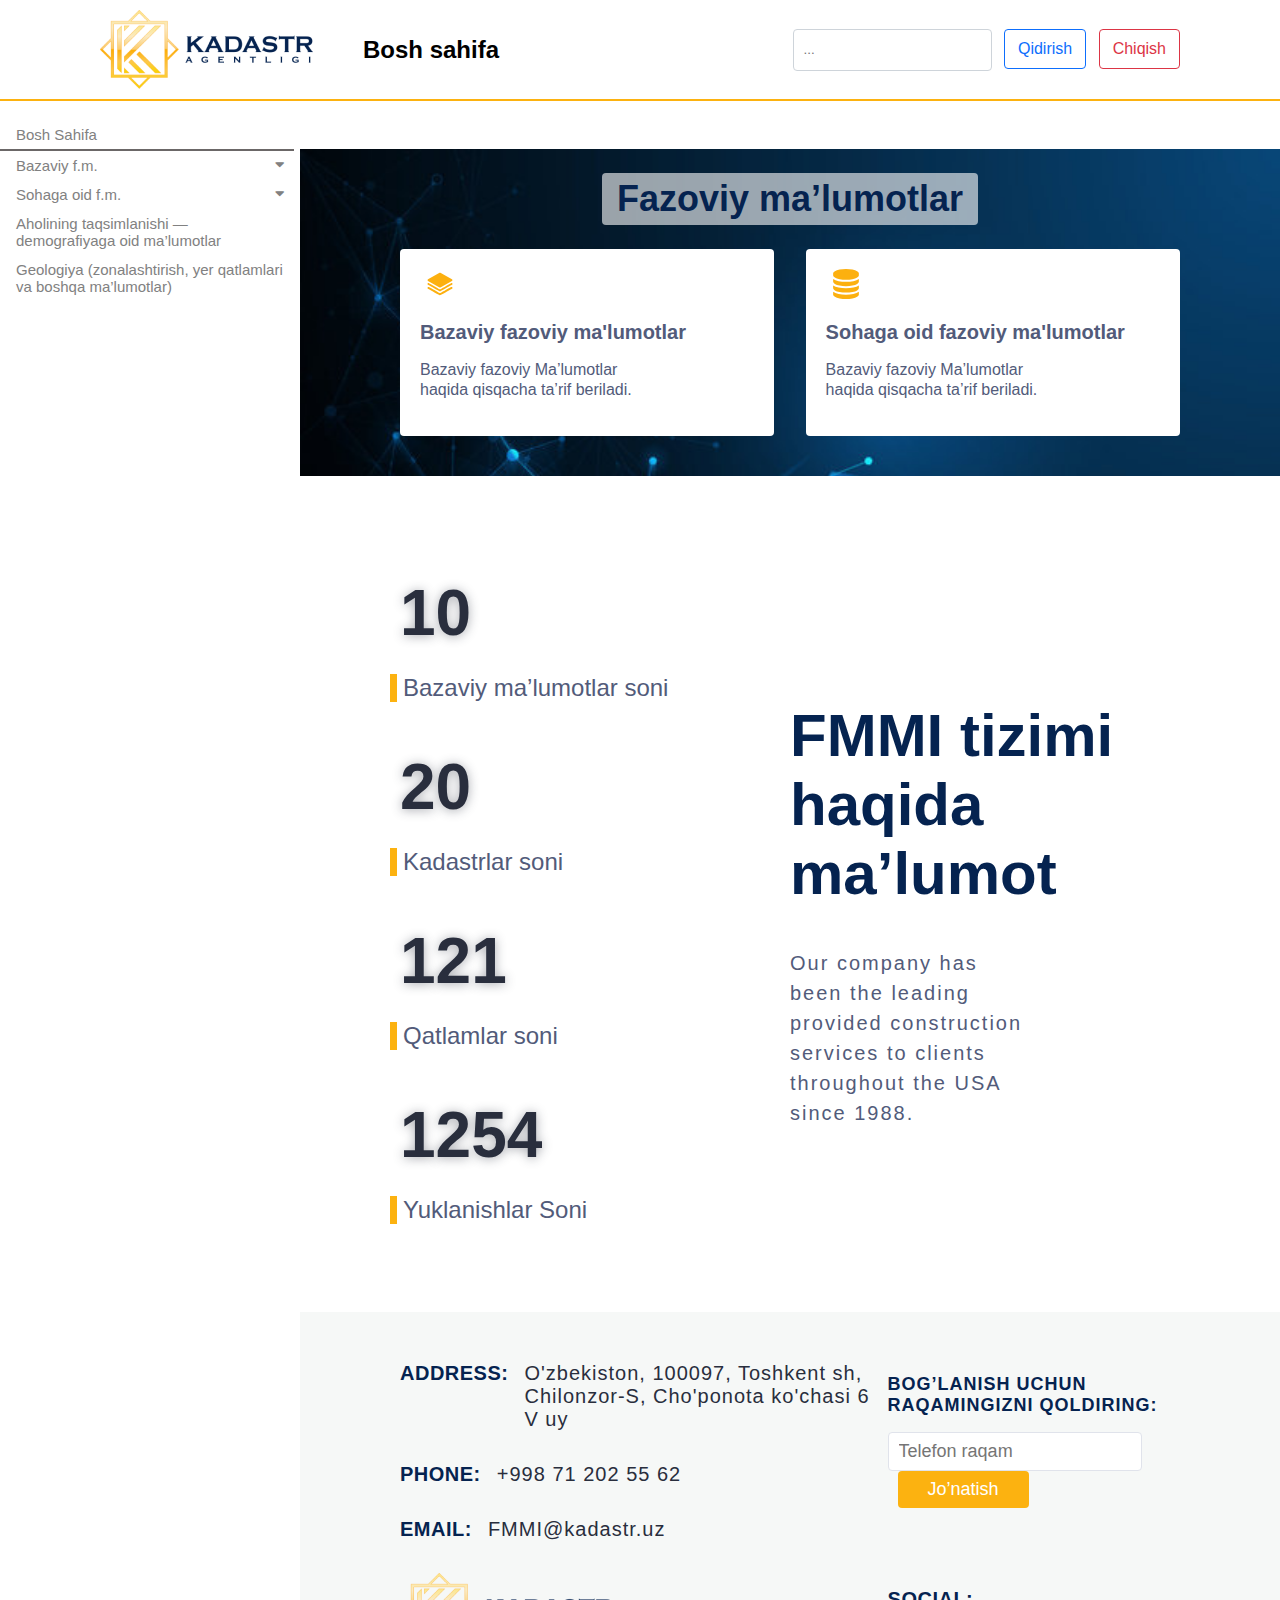
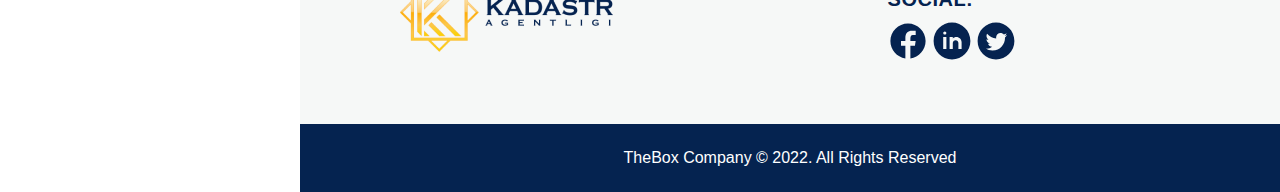
==== index.html @ 8070dcde "changing sidebar" ====
<!DOCTYPE html>
<html lang="en">
  <head>
    <meta charset="UTF-8" />
    <meta name="viewport" content="width=device-width, initial-scale=1.0" />
    <title>Kadastr Agent</title>
    <link rel="stylesheet" href="style.css" />
    <link
      rel="stylesheet"
      href="https://cdnjs.cloudflare.com/ajax/libs/font-awesome/5.15.1/css/all.min.css"
    />
    <script
      src="https://cdnjs.cloudflare.com/ajax/libs/jquery/3.5.1/jquery.min.js"
      charset="utf-8"
    ></script>
  </head>
  <body>
    <div class="sidenav" id="dynamic">
      <a href="#"  style="border-bottom: 2px solid #332d2db9;">Bosh Sahifa</a>
      <button class="dropdown-btn">
        Bazaviy f.m.
        <i class="fa fa-caret-down"></i>
      </button>
      <div class="dropdown-container">
        <button class="dropdown-btn">
          Geodeziya, nivelir va gravimetriya tarmoqlari punktlari
          <i class="fa fa-caret-down"></i>
        </button>
        <div class="dropdown-container">
          <a href="./other_pages/basic_spatial_data.html">Ma'lumotlar</a>
          <a href="./other_pages/stateBorder.html">Mintaqa chegaralari</a>
          <a href="./other_pages/lowGas.html">Past bosimli gaz quvurlari
          </a>
          <a href="./other_pages/versionBelongLayer.html"
          >Arxiv
        </a>
        </div>
        <button class="dropdown-btn">
          O’zbekiston Respublikasi Davlat chegarasi, ma’muriy-hududiy
          birliklarning chegaralari
          <i class="fa fa-caret-down"></i>
        </button>
        <div class="dropdown-container">
          <a href="#">Mintaqa chegaralari</a>
          <a href="#">Tuman chegaralari</a>
          <a href="#">Others</a>
        </div>
        <button class="dropdown-btn">
          Gidrografik obyektlar va gidrotexnika inshootlari
          <i class="fa fa-caret-down"></i>
        </button>
        <div class="dropdown-container">
          <a href="#">Mintaqa chegaralari</a>
          <a href="#">Tuman chegaralari</a>
          <a href="#">Others</a>
        </div>
      </div>

      <button class="dropdown-btn">
        Sohaga oid f.m.
        <i class="fa fa-caret-down"></i>
      </button>
      <div class="dropdown-container">
        <button class="dropdown-btn">
          Davlat kadastrlari yagona tizimi
          <i class="fa fa-caret-down"></i>
        </button>
        <div class="dropdown-container">
          <button class="dropdown-btn">
            Energetika obyektlari davlat kadastri
            <i class="fa fa-caret-down"></i>
          </button>
          <div class="dropdown-container">
            <button class="dropdown-btn">
              Transport quvurlari davlat kadastri
              <i class="fa fa-caret-down"></i>
            </button>
            <div class="dropdown-container">
              <a href="#">Past bosimli gaz quvurlari</a>
              <a href="#">O’rta bosimli gaz quvurlari</a>
              <a href="#">Gaz taqsimlash punktlari</a>
            </div>
          </div>
        </div>
        <button class="dropdown-btn">
          O’zbekiston Respublikasi Davlat chegarasi, ma’muriy-hududiy
          birliklarning chegaralari
          <i class="fa fa-caret-down"></i>
        </button>
        <div class="dropdown-container">
          <a href="#">Mintaqa chegaralari</a>
          <a href="#">Tuman chegaralari</a>
          <a href="#">Others</a>
        </div>
        <button class="dropdown-btn">
          Gidrografik obyektlar va gidrotexnika inshootlari
          <i class="fa fa-caret-down"></i>
        </button>
        <div class="dropdown-container">
          <a href="#">Mintaqa chegaralari</a>
          <a href="#">Tuman chegaralari</a>
          <a href="#">Others</a>
        </div>
      </div>
      <a href="#">Aholining taqsimlanishi — demografiyaga oid ma’lumotlar</a>
      <a href="#"
        >Geologiya (zonalashtirish, yer qatlamlari va boshqa ma’lumotlar)</a
      >
    </div>
    <div class="header">
      <div class="logo">
        <img src="./assets/logo.png" alt="" />
        <h1>Bosh sahifa</h1>
      </div>
      <div class="btn_group">
        <input type="text" placeholder="..." />
        <button class="btn_group_1">Qidirish</button>
        <button>Chiqish</button>
      </div>
    </div>
    <div class="body">
      <div class="img_block">
        <h1>Fazoviy ma’lumotlar</h1>
        <div class="img_block_box_b">
          <a href="other_pages/basic_spatial_data.html" class="img_block_box">
            <svg
              clip-rule="evenodd"
              fill-rule="evenodd"
              stroke-linejoin="round"
              stroke-miterlimit="2"
              viewBox="0 0 24 24"
              xmlns="http://www.w3.org/2000/svg"
            >
              <path
                d="m2.394 15.759s7.554 4.246 9.09 5.109c.165.093.333.132.492.132.178 0 .344-.049.484-.127 1.546-.863 9.155-5.113 9.155-5.113.246-.138.385-.393.385-.656 0-.566-.614-.934-1.116-.654 0 0-7.052 3.958-8.539 4.77-.211.115-.444.161-.722.006-1.649-.928-8.494-4.775-8.494-4.775-.502-.282-1.117.085-1.117.653 0 .262.137.517.382.655zm0-3.113s7.554 4.246 9.09 5.109c.165.093.333.132.492.132.178 0 .344-.049.484-.127 1.546-.863 9.155-5.113 9.155-5.113.246-.138.385-.393.385-.656 0-.566-.614-.934-1.116-.654 0 0-7.052 3.958-8.539 4.77-.211.115-.444.161-.722.006-1.649-.928-8.494-4.775-8.494-4.775-.502-.282-1.117.085-1.117.653 0 .262.137.517.382.655zm10.271-9.455c-.246-.128-.471-.191-.692-.191-.223 0-.443.065-.675.191l-8.884 5.005c-.276.183-.414.444-.414.698 0 .256.139.505.414.664l8.884 5.006c.221.133.447.203.678.203.223 0 .452-.065.689-.203l8.884-5.006c.295-.166.451-.421.451-.68 0-.25-.145-.503-.451-.682z"
                fill-rule="nonzero"
              />
            </svg>
            <h2>Bazaviy fazoviy ma'lumotlar</h2>
            <p>Bazaviy fazoviy Ma’lumotlar haqida qisqacha ta’rif beriladi.</p>
          </a>
          <a
            href="other_pages/spatial_information_about_field.html"
            class="img_block_box"
          >
            <?xml version="1.0" ?><svg
              height="1792"
              viewBox="0 0 1792 1792"
              width="1792"
              xmlns="http://www.w3.org/2000/svg"
            >
              <path
                d="M896 768q237 0 443-43t325-127v170q0 69-103 128t-280 93.5-385 34.5-385-34.5-280-93.5-103-128v-170q119 84 325 127t443 43zm0 768q237 0 443-43t325-127v170q0 69-103 128t-280 93.5-385 34.5-385-34.5-280-93.5-103-128v-170q119 84 325 127t443 43zm0-384q237 0 443-43t325-127v170q0 69-103 128t-280 93.5-385 34.5-385-34.5-280-93.5-103-128v-170q119 84 325 127t443 43zm0-1152q208 0 385 34.5t280 93.5 103 128v128q0 69-103 128t-280 93.5-385 34.5-385-34.5-280-93.5-103-128v-128q0-69 103-128t280-93.5 385-34.5z"
              />
            </svg>
            <h2>Sohaga oid fazoviy ma'lumotlar</h2>
            <p>Bazaviy fazoviy Ma’lumotlar haqida qisqacha ta’rif beriladi.</p>
          </a>
        </div>
      </div>

      <div class="main">
        <div class="main_block1">
          <div>
            <h1>10</h1>
            <p>Bazaviy ma’lumotlar soni</p>
          </div>
          <div>
            <h1>20</h1>
            <p>Kadastrlar soni</p>
          </div>
          <div>
            <h1>121</h1>
            <p>Qatlamlar soni</p>
          </div>
          <div>
            <h1>1254</h1>
            <p>Yuklanishlar Soni</p>
          </div>
        </div>
        <div class="main_block2">
          <h1>FMMI tizimi haqida ma’lumot</h1>
          <p>
            Our company has been the leading provided construction services to
            clients throughout the USA since 1988.
          </p>
        </div>
      </div>

      <div class="main_footer">
        <div class="main_footer_block1">
          <div>
            <h1>Address:</h1>
            <p>
              O'zbekiston, 100097, Toshkent sh, <br />
              Chilonzor-S, Cho'ponota ko'chasi 6 V uy
            </p>
          </div>
          <div>
            <h1>Phone:</h1>
            <p>+998 71 202 55 62</p>
          </div>
          <div>
            <h1>Email:</h1>
            <p>FMMI@kadastr.uz</p>
          </div>
          <div>
            <img src="./assets/logo.png" alt="" />
          </div>
        </div>
        <div class="main_footer_block2">
          <div>
            <h1>Bog’lanish uchun Raqamingizni qoldiring:</h1>
            <div>
              <input type="tel" placeholder="Telefon raqam" />
              <button>Jo’natish</button>
            </div>
          </div>

          <div>
            <h2>Social:</h2>
            <div>
              <svg
                xmlns="http://www.w3.org/2000/svg"
                x="0px"
                y="0px"
                width="100"
                height="100"
                viewBox="0 0 50 50"
              >
                <path
                  d="M25,3C12.85,3,3,12.85,3,25c0,11.03,8.125,20.137,18.712,21.728V30.831h-5.443v-5.783h5.443v-3.848 c0-6.371,3.104-9.168,8.399-9.168c2.536,0,3.877,0.188,4.512,0.274v5.048h-3.612c-2.248,0-3.033,2.131-3.033,4.533v3.161h6.588 l-0.894,5.783h-5.694v15.944C38.716,45.318,47,36.137,47,25C47,12.85,37.15,3,25,3z"
                ></path>
              </svg>
              <svg
                xmlns="http://www.w3.org/2000/svg"
                x="0px"
                y="0px"
                width="100"
                height="100"
                viewBox="0 0 50 50"
              >
                <path
                  d="M25,2C12.318,2,2,12.317,2,25s10.318,23,23,23s23-10.317,23-23S37.682,2,25,2z M18,35h-4V20h4V35z M16,17 c-1.105,0-2-0.895-2-2c0-1.105,0.895-2,2-2s2,0.895,2,2C18,16.105,17.105,17,16,17z M37,35h-4v-5v-2.5c0-1.925-1.575-3.5-3.5-3.5 S26,25.575,26,27.5V35h-4V20h4v1.816C27.168,20.694,28.752,20,30.5,20c3.59,0,6.5,2.91,6.5,6.5V35z"
                ></path>
              </svg>
              <svg
                xmlns="http://www.w3.org/2000/svg"
                x="0px"
                y="0px"
                width="100"
                height="100"
                viewBox="0 0 50 50"
              >
                <path
                  d="M25,2C12.317,2,2,12.317,2,25s10.317,23,23,23s23-10.317,23-23S37.683,2,25,2z M36.237,20.524 c0.01,0.236,0.016,0.476,0.016,0.717C36.253,28.559,30.68,37,20.491,37c-3.128,0-6.041-0.917-8.491-2.489 c0.433,0.052,0.872,0.077,1.321,0.077c2.596,0,4.985-0.884,6.879-2.37c-2.424-0.044-4.468-1.649-5.175-3.847 c0.339,0.065,0.686,0.1,1.044,0.1c0.505,0,0.995-0.067,1.458-0.195c-2.532-0.511-4.441-2.747-4.441-5.432c0-0.024,0-0.047,0-0.07 c0.747,0.415,1.6,0.665,2.509,0.694c-1.488-0.995-2.464-2.689-2.464-4.611c0-1.015,0.272-1.966,0.749-2.786 c2.733,3.351,6.815,5.556,11.418,5.788c-0.095-0.406-0.145-0.828-0.145-1.262c0-3.059,2.48-5.539,5.54-5.539 c1.593,0,3.032,0.672,4.042,1.749c1.261-0.248,2.448-0.709,3.518-1.343c-0.413,1.292-1.292,2.378-2.437,3.064 c1.122-0.136,2.188-0.432,3.183-0.873C38.257,18.766,37.318,19.743,36.237,20.524z"
                ></path>
              </svg>
            </div>
          </div>
        </div>
      </div>
      <div class="my_footer">
        <h1>TheBox Company © 2022. All Rights Reserved</h1>
      </div>
    </div>

    <script src="script.js"></script>
  </body>
</html>
---- style.css ----
::-webkit-scrollbar {
  height: 10px;
  width: 8px;
  background-color: #fff;
}

::-webkit-scrollbar-thumb {
  background: linear-gradient(to bottom, #e1e6e7, #052350);
  border-radius: 5px;
}

body {
  margin: 0;
  font-family: sans-serif;
}

.header {
  padding: 10px 100px;
  border-bottom: 2px solid #fcb210;
  display: flex;
  justify-content: space-between;
  align-items: center;
}

.logo {
  display: flex;
  align-items: center;
}

.logo h1 {
  font-weight: 600;
  font-family: sans-serif;
  font-size: 24px;
  margin-left: 50px;
}

.btn_group input {
  border: 1px solid #ced4da;
  border-radius: 4px;
  outline: none;
  padding: 0 10px;
  height: 40px;
}

.btn_group button {
  height: 40px;
  border-radius: 4px;
  padding: 0 13px;
  margin-left: 8px;
  font-family: sans-serif;
  font-size: 16px;
  font-weight: 400;
  background-color: transparent;
  outline: none;
  cursor: pointer;
}

.btn_group_1 {
  border: 1px solid #0d6efd;

  color: #0d6efd;
}
.btn_group button:last-child {
  border: 1px solid #dc3545;
  color: #dc3545;
}

.img_block {
  background-image: url(./assets/home_bg.jpg);
  background-repeat: no-repeat;
  background-size: cover;
  color: white;
  font-family: sans-serif;
  display: flex;
  flex-direction: column;
  justify-content: center;
  align-items: center;
  padding-bottom: 40px;
  margin-top: 3rem;
}

.img_block_box_b {
  display: flex;
  justify-content: space-between;
  width: calc(100% - 200px);
  margin: 0 auto;
}

.img_block_box {
  width: 48%;
  background-color: white;
  border-radius: 4px;
  color: #525b7a;
  padding: 20px;
  box-sizing: border-box;
  text-decoration: none;
}

.img_block h1 {
  background-color: rgba(255, 255, 255, 0.6);
  color: #052350;
  padding: 5px 15px;
  border-radius: 4px;
  font-weight: 700;
  font-size: 36px;
}

.img_block h2 {
  font-size: 20px;
  font-weight: 700;
  margin: 0;
}

.img_block svg {
  width: 40px;
  height: 30px;
  fill: #fcb00f;
  margin-bottom: 18px;
}

.img_block p {
  font-weight: 400;
  font-size: 16px;
  width: 70%;
  line-height: 20px;
}

.main {
  display: flex;
  justify-content: space-between;
  padding: 100px 100px 40px;
  align-items: center;
}

.main_block1 {
  width: 50%;
}

.main_block1 div {
  margin-bottom: 3rem;
}

.main_block1 h1 {
  color: #292e3d;
  font-size: 64px;
  font-weight: 600;
  text-shadow: #292e3d69 0px 1px 11px;
  margin: 0;
}
.main_block1 p {
  color: #525b7a;
  border-left: 7px solid #fcb210;
  padding-left: 6px;
  margin-left: -10px;
  font-size: 24px;
  font-weight: 400;
}

.main_block2 {
  width: 50%;
}

.main_block2 h1 {
  width: 90%;
  color: rgba(5, 35, 80, 1);
  font-size: 60px;
  font-weight: 700;
  font-family: sans-serif;
  margin-top: 0;
}

.main_block2 p {
  font-weight: 400;
  font-size: 20px;
  line-height: 30px;
  width: 60%;
  color: #525b7a;
  letter-spacing: 2px;
}

.main_footer {
  padding: 50px 100px 40px;
  background-color: #f6f8f7;
  display: flex;
  justify-content: space-between;
}
.main_footer_block1 div {
  display: flex;
  align-items: flex-start;
  margin-bottom: 2rem;
}

.main_footer_block1 div h1 {
  color: #052350;
  margin: 0;
  font-size: 20px;
  font-weight: 600;
  letter-spacing: 0.5px;
  text-transform: uppercase;
}

.main_footer_block1 div p {
  font-size: 20px;
  font-weight: 400;
  margin: 0;
  margin-left: 1rem;
  color: #292e3d;
  letter-spacing: 1px;
}

.main_footer_block2 {
  display: flex;
  flex-direction: column;
  /* justify-content: space-between; */
  width: 40%;
}
.main_footer_block2 h1 {
  color: #052350;
  font-size: 18px;
  font-weight: 600;
  letter-spacing: 1px;
  margin-bottom: 1rem;
  text-transform: uppercase;
}

.main_footer_block2 input {
  border: 1px solid #e0e3eb;
  border-radius: 4px;
  font-size: 18px;
  padding: 8px 10px;
  outline: none;
}

.main_footer_block2 button {
  outline: none;
  border: none;
  background-color: #fcb210;
  color: #fff;
  border-radius: 4px;
  font-size: 18px;
  padding: 8px 30px;
  cursor: pointer;
  margin-left: 10px;
}

.main_footer_block2 h2 {
  color: #052350;
  letter-spacing: 0.5px;
  font-size: 20px;
  margin: 0;
  margin-top: 80px;
  text-transform: uppercase;
}

.main_footer_block2 svg {
  fill: #052350;
  width: 40px;
  height: 40px;
  cursor: pointer;
  margin-top: 10px;
}

.my_footer {
  background-color: #052350;
  padding: 25px 100px;
  text-align: center;

}

.my_footer h1 {
  margin: 0;
  color: white;
  font-size: 16px;
  font-weight: 400;
}

.body {
  margin-left: 300px;
}

/* ------------------------ */

/* Fixed sidenav, full height */
.sidenav {
  height: 100%;
  width: 300px;
  position: fixed;
  z-index: 1;
  top: 0;
  left: 0;
  background-color: #fff;
  overflow-x: hidden;
  padding-top: 20px;
}

/* Style the sidenav links and the dropdown button */
.sidenav a,
.dropdown-btn {
  padding: 6px 8px 6px 16px;
  text-decoration: none;
  font-size: 15px;
  color: #818181;
  display: block;
  border: none;
  background: none;
  width: 100%;
  text-align: left;
  cursor: pointer;
  outline: none;
}

/* On mouse-over */
.sidenav a:hover,
.dropdown-btn:hover {
  color: #4f4f4f;
}

.newClass {
  margin-top: 0 !important;
}

/* Add an active class to the active dropdown button */
.active {
  background-color: #332d2d0d;
  color: #4f4f4f;
}

.dropdown-container .dropdown-btn {
  padding-left: 20px;
}

/* Dropdown container (hidden by default). Optional: add a lighter background color and some left padding to change the design of the dropdown content */
.dropdown-container {
  display: none;
  background-color: #fff;
  padding-left: 8px;
}

/* Optional: Style the caret down icon */
.fa-caret-down {
  float: right;
  padding-right: 8px;
}

/* Some media queries for responsiveness */
.sidenav {
  padding-top: 15px;
  margin-top: 105px;
}
.sidenav a {
  font-size: 15px;
  width: 90%;
}

/* ----------------basic_spatial_data---------------- */
.basic_spatial_data {
  padding-left: 100px;
  padding-right: 100px;
  padding-bottom: 3rem;
}
.lowGas_title,
.basic_spatial_data__title {
  color: #052350;
  font-size: 36px;
  font-weight: 700;
  text-align: center;
}
.basic_spatial_data_block {
  display: flex;
  flex-wrap: wrap;
  justify-content: space-between;
}

.basic_spatial_data_block__box {
  width: 23%;
  display: flex;
  flex-direction: column;
  text-decoration: none;
  margin-bottom: 1rem;
}

.basic_spatial_data_block__box div {
  border-bottom: 1px solid #d2d2d2;
  border-left: 1px solid #d2d2d2;
  border-right: 1px solid #d2d2d2;
  border-bottom-left-radius: 5px;
  border-bottom-right-radius: 5px;
  padding: 16px;
}

.basic_spatial_data_block__box h1 {
  margin: 0;
  font-size: 20px;
  font-weight: 400;
  color: #212529;
  line-height: 24px;
}

.basic_spatial_data_block__box p {
  color: #6c757d;
}

.basic_spatial_data_block__box h2,
.basic_spatial_data_block__box p {
  font-size: 16px;
  font-weight: 400;
  margin: 8px 0 0;
}

.basic_spatial_data_block__box h2 {
  line-height: 20px;
  margin-bottom: 1rem;
  color: #212529;
}

.basic_spatial_data_block__box button {
  background-color: #0d6efd;
  color: white;
  outline: none;
  border: none;
  border-radius: 5px;
  padding: 8px 15px;
  cursor: pointer;
}

.state_border {
  padding: 1rem 100px;
  background-color: #f6f8f7;
}

.state_border__title {
  text-align: center;
  color: #292e3d;
  font-size: 36px;
  font-weight: 700;
}

.state_border_block {
  display: flex;
  flex-wrap: wrap;
  justify-content: space-between;
}

.state_border_block__box {
  background-color: white;
  width: 30%;
  border-radius: 5px;
  display: flex;
  flex-direction: column;
  align-items: center;
  justify-content: center;
  padding: 48px 20px;
  box-sizing: border-box;
  margin-bottom: 2rem;
  text-decoration: none;
}

.state_border_block__box span {
  background-color: #2947a9;
  height: 2px;
  width: 60px;
  margin-bottom: 20px;
}

.state_border_block__box h1 {
  margin: 0;
  font-size: 20px;
  font-weight: 600;
  color: #052350;
}

.state_border_block__box p {
  color: #6c757d;
  font-size: 16px;
  font-weight: 400;
  margin-top: 20px;
}

.state_border_block__box_blue {
  background-color: #052350;
  color: white;
}
.state_border_block__box_blue p,
.state_border_block__box_blue h1 {
  color: white;
}

.state_border_block__box_blue span {
  background-color: #e0e3eb;
}

/* ------------unified system */
.unifiedSystem_block {
  margin-top: 50px;
  display: flex;
  flex-wrap: wrap;
  justify-content: space-between;
}
.unifiedSystem_block_box {
  width: 48%;
  margin-bottom: 2rem;
  text-align: center;
  border: 1px solid #d2d2d2;
  border-radius: 5px;
  box-sizing: border-box;
}
.unifiedSystem_block_box h3,
.unifiedSystem_block_box h2 {
  background-color: #f7f7f7;
  margin: 0;
  font-size: 16px;
  font-weight: 400;
  padding: 8px;
  line-height: 24px;
}

.unifiedSystem_block_box h2 {
  color: #212529;
  border-bottom: 1px solid #d2d2d2;
}

.unifiedSystem_block_box h3 {
  color: #6c757d;
  border-top: 1px solid #d2d2d2;
}

.unifiedSystem_block_box h1 {
  font-size: 20px;
  font-weight: 500;
  line-height: 24px;
}

/* --------------lowGas_header-------------- */
.lowGas {
  padding: 50px 100px;
}
.lowGas_header {
  display: flex;
  align-items: center;
}

.lowGas_header button {
  background-color: #0d6efd;
  border: none;
  outline: none;
  cursor: pointer;
  color: #fff;
  padding: 6px 12px;
  margin-left: 10px;
  border-radius: 5px;
  font-size: 16px;
  font-weight: 400;
  line-height: 24px;
}

#customers {
  font-family: Arial, Helvetica, sans-serif;
  border-collapse: collapse;
  width: 100%;
}

#customers td,
#customers th {
  padding: 8px;
}

#customers tr:nth-child(even) {
  background-color: #f2f2f2;
}

#customers tr:hover {
  background-color: #ddd;
}

#customers a {
  color: #0d6efd;
}
#customers th {
  padding-top: 12px;
  padding-bottom: 12px;
  text-align: left;
  background-color: #fff;
  color: #212529;
}

.lowGas_table_title {
  font-weight: 600;
  font-size: 18px;
  color: #292e3d;
  width: 100%;
  text-align: center;
  margin: 30px 0;
}

.lowGas_table_2#customers tr:nth-child(odd) {
  background-color: #f2f2f2;
}

.lowGas_table_2#customers tr:nth-child(even) {
  background-color: white;
}

.lowGas_table_2#customers tr:nth-child(odd) td:last-child {
  color: #1583f1;
  text-decoration: underline;
}

.lowGas_table_2#customers a {
  color: #1583f1;
}

@media screen and (max-width: 1000px) {
  .header {
    padding: 10px 30px;
  }
}

@media screen and (max-width: 850px) {
  .logo h1 {
    display: none;
  }
}

@media screen and (max-width: 660px) {
  .btn_group input,
  .btn_group_1 {
    display: none;
  }
  .logo img{
    width: 100px;
  }
}
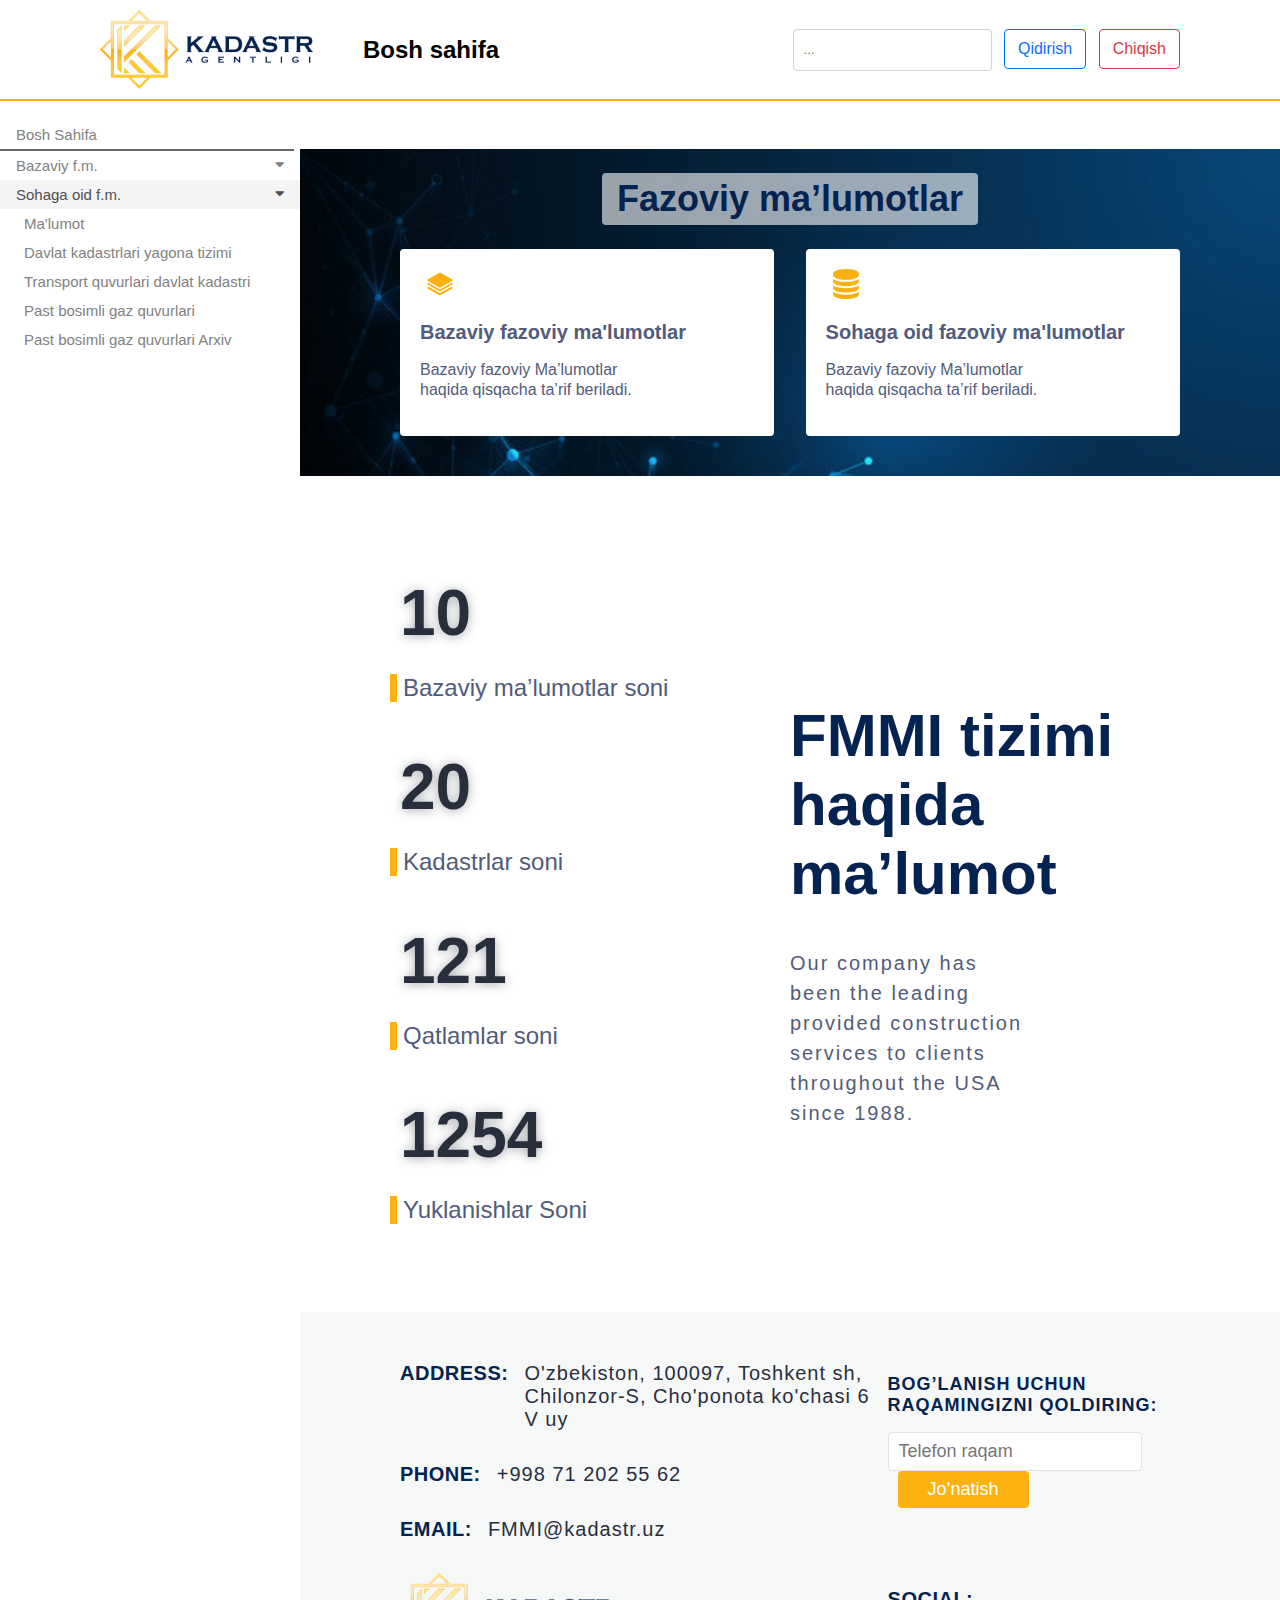
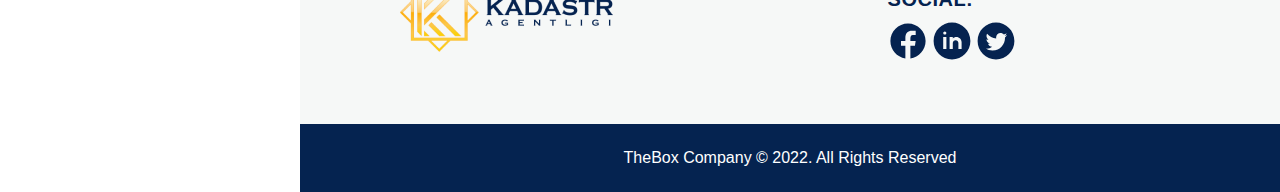
==== commit c98b78a3: "changing sidebar" ====
--- a/index.html
+++ b/index.html
@@ -16,96 +16,36 @@
   </head>
   <body>
     <div class="sidenav" id="dynamic">
-      <a href="#"  style="border-bottom: 2px solid #332d2db9;">Bosh Sahifa</a>
+      <a href="#"  style="border-bottom: 2px solid #332d2db9">Bosh Sahifa</a>
       <button class="dropdown-btn">
         Bazaviy f.m.
         <i class="fa fa-caret-down"></i>
       </button>
-      <div class="dropdown-container">
-        <button class="dropdown-btn">
-          Geodeziya, nivelir va gravimetriya tarmoqlari punktlari
-          <i class="fa fa-caret-down"></i>
-        </button>
+  
         <div class="dropdown-container">
-          <a href="./other_pages/basic_spatial_data.html">Ma'lumotlar</a>
+          <a href="./other_pages/basic_spatial_data.html" >Ma'lumotlar</a>
           <a href="./other_pages/stateBorder.html">Mintaqa chegaralari</a>
-          <a href="./other_pages/lowGas.html">Past bosimli gaz quvurlari
-          </a>
-          <a href="./other_pages/versionBelongLayer.html"
-          >Arxiv
-        </a>
-        </div>
-        <button class="dropdown-btn">
-          O’zbekiston Respublikasi Davlat chegarasi, ma’muriy-hududiy
-          birliklarning chegaralari
-          <i class="fa fa-caret-down"></i>
-        </button>
-        <div class="dropdown-container">
-          <a href="#">Mintaqa chegaralari</a>
-          <a href="#">Tuman chegaralari</a>
-          <a href="#">Others</a>
-        </div>
-        <button class="dropdown-btn">
-          Gidrografik obyektlar va gidrotexnika inshootlari
-          <i class="fa fa-caret-down"></i>
-        </button>
-        <div class="dropdown-container">
-          <a href="#">Mintaqa chegaralari</a>
-          <a href="#">Tuman chegaralari</a>
-          <a href="#">Others</a>
-        </div>
-      </div>
-
-      <button class="dropdown-btn">
+
+          <a href="./other_pages/lowGas.html">Past bosimli gaz quvurlari </a>
+          <a href="./other_pages/versionBelongLayer.html">Arxiv </a>
+        </div>
+     
+
+      <button class="dropdown-btn active">
         Sohaga oid f.m.
         <i class="fa fa-caret-down"></i>
       </button>
-      <div class="dropdown-container">
-        <button class="dropdown-btn">
-          Davlat kadastrlari yagona tizimi
-          <i class="fa fa-caret-down"></i>
-        </button>
-        <div class="dropdown-container">
-          <button class="dropdown-btn">
-            Energetika obyektlari davlat kadastri
-            <i class="fa fa-caret-down"></i>
-          </button>
-          <div class="dropdown-container">
-            <button class="dropdown-btn">
-              Transport quvurlari davlat kadastri
-              <i class="fa fa-caret-down"></i>
-            </button>
-            <div class="dropdown-container">
-              <a href="#">Past bosimli gaz quvurlari</a>
-              <a href="#">O’rta bosimli gaz quvurlari</a>
-              <a href="#">Gaz taqsimlash punktlari</a>
-            </div>
-          </div>
-        </div>
-        <button class="dropdown-btn">
-          O’zbekiston Respublikasi Davlat chegarasi, ma’muriy-hududiy
-          birliklarning chegaralari
-          <i class="fa fa-caret-down"></i>
-        </button>
-        <div class="dropdown-container">
-          <a href="#">Mintaqa chegaralari</a>
-          <a href="#">Tuman chegaralari</a>
-          <a href="#">Others</a>
-        </div>
-        <button class="dropdown-btn">
-          Gidrografik obyektlar va gidrotexnika inshootlari
-          <i class="fa fa-caret-down"></i>
-        </button>
-        <div class="dropdown-container">
-          <a href="#">Mintaqa chegaralari</a>
-          <a href="#">Tuman chegaralari</a>
-          <a href="#">Others</a>
-        </div>
-      </div>
-      <a href="#">Aholining taqsimlanishi — demografiyaga oid ma’lumotlar</a>
-      <a href="#"
-        >Geologiya (zonalashtirish, yer qatlamlari va boshqa ma’lumotlar)</a
-      >
+ 
+      <div class="dropdown-container" style="display: block;">
+        <a href="./other_pages/spatial_information_about_field.html" >Ma'lumot</a>
+        <a href="./other_pages/unifiedSystem.html">Davlat kadastrlari yagona tizimi
+        </a>
+        <a href="./other_pages/cadastre_of_transport.html"> Transport quvurlari davlat kadastri</a>
+        <a href="./other_pages/lowGas_field.html" > Past bosimli gaz quvurlari
+        <a href="./other_pages/versionBelongLayer2.html"  > Past bosimli gaz quvurlari Arxiv
+        </a>
+      </div>
+  
     </div>
     <div class="header">
       <div class="logo">
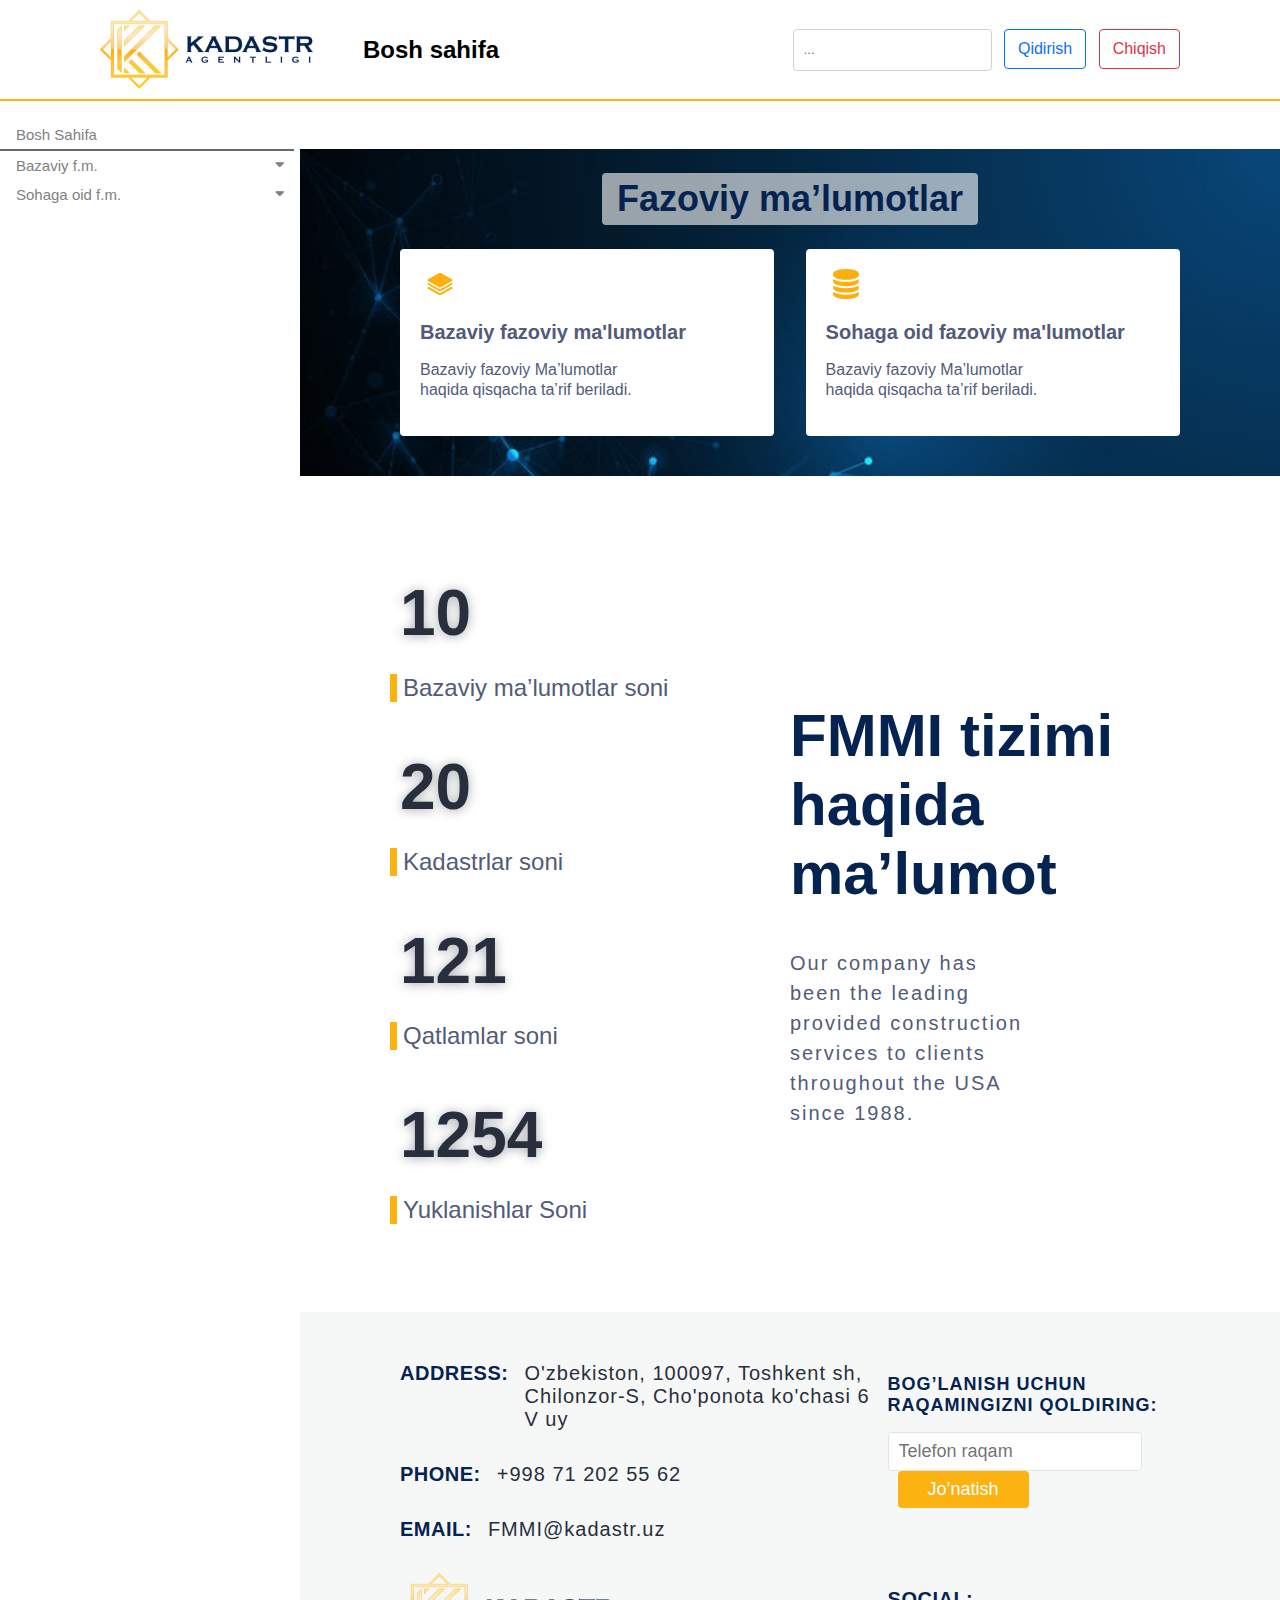
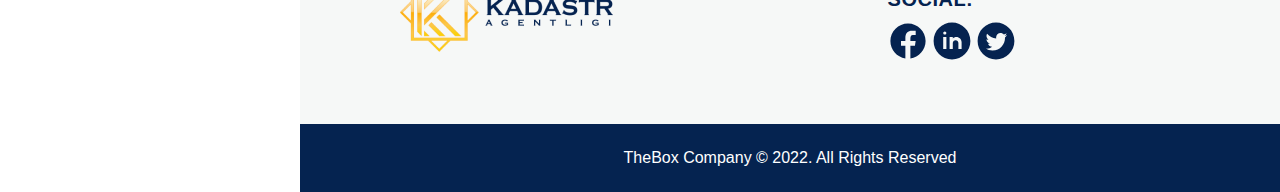
==== commit 1d9e0a66: "changing sidebar" ====
--- a/index.html
+++ b/index.html
@@ -31,12 +31,12 @@
         </div>
      
 
-      <button class="dropdown-btn active">
+      <button class="dropdown-btn">
         Sohaga oid f.m.
         <i class="fa fa-caret-down"></i>
       </button>
  
-      <div class="dropdown-container" style="display: block;">
+      <div class="dropdown-container">
         <a href="./other_pages/spatial_information_about_field.html" >Ma'lumot</a>
         <a href="./other_pages/unifiedSystem.html">Davlat kadastrlari yagona tizimi
         </a>
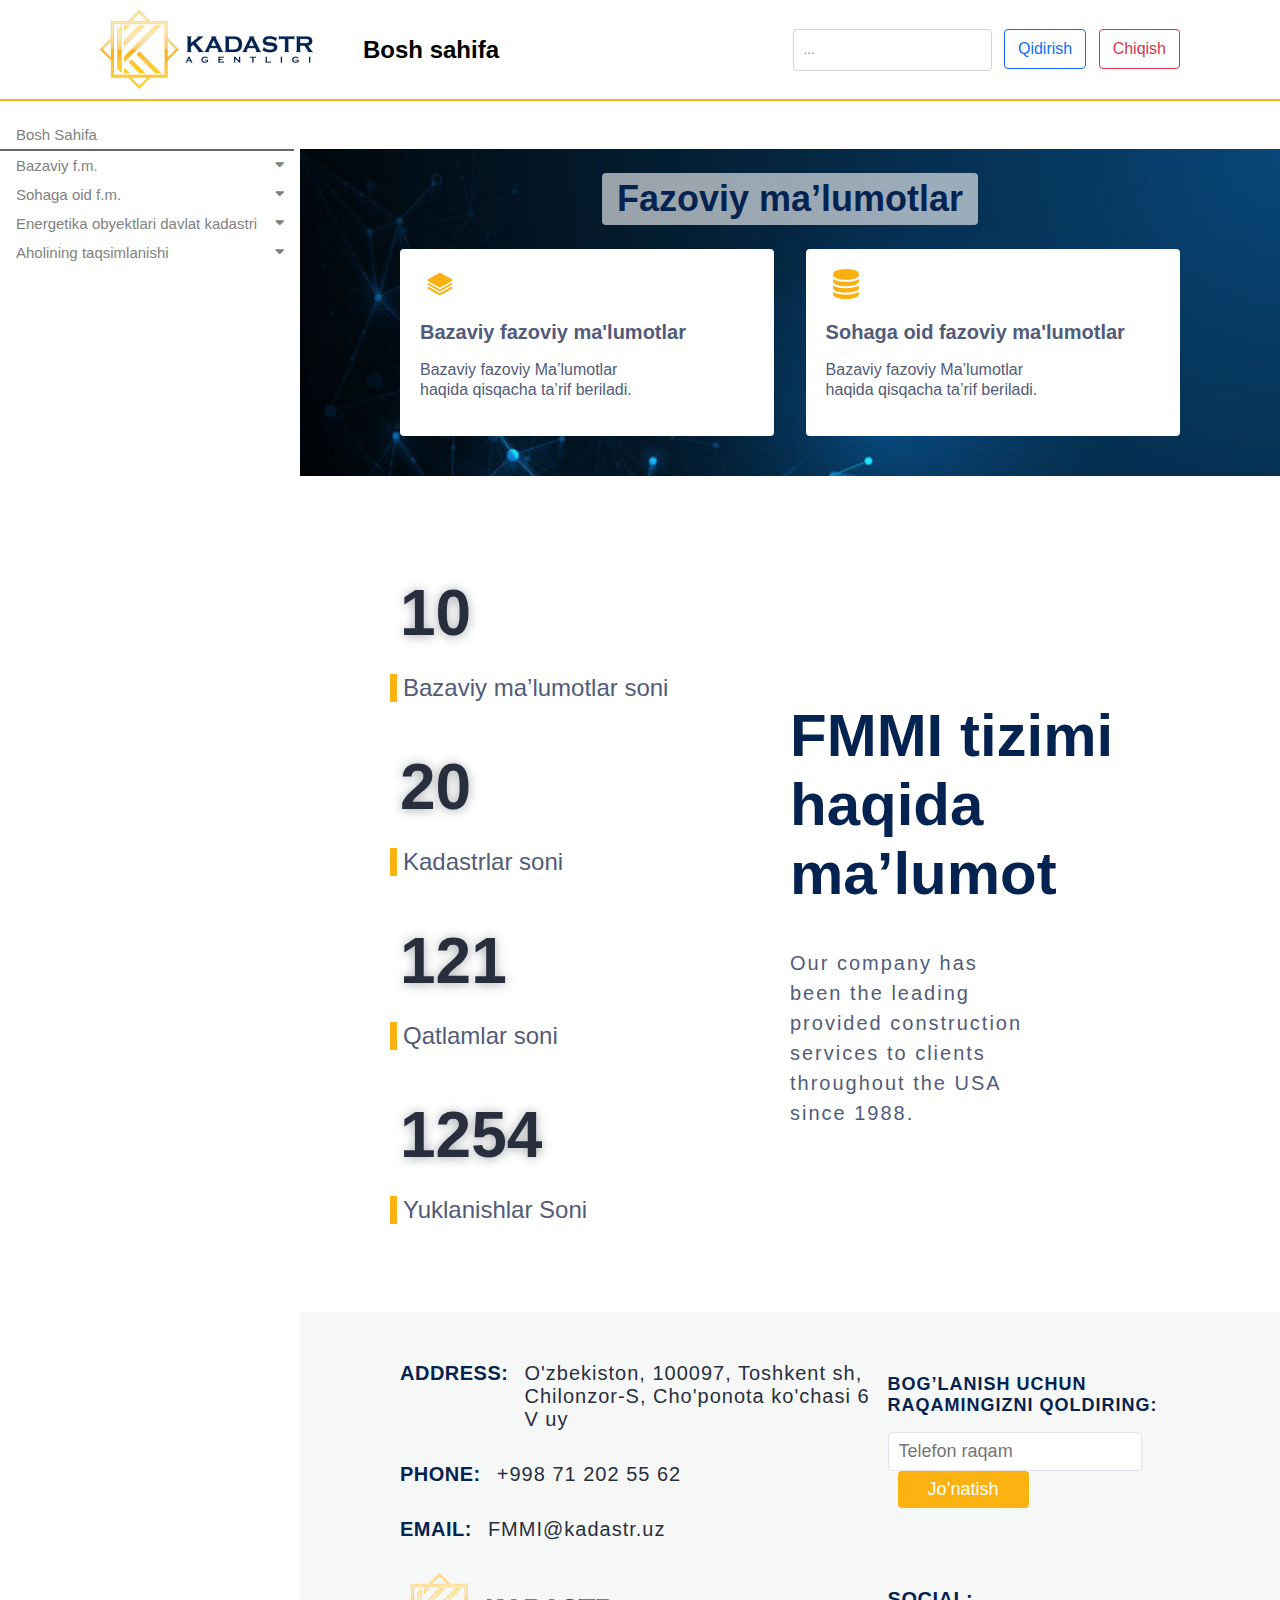
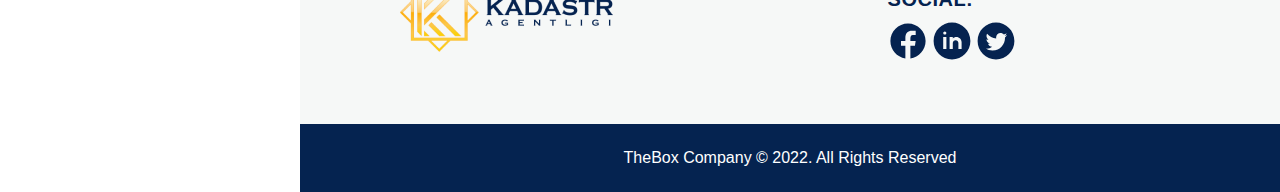
==== commit 38d8f667: "adding some links to sidebar" ====
--- a/index.html
+++ b/index.html
@@ -43,6 +43,36 @@
         <a href="./other_pages/cadastre_of_transport.html"> Transport quvurlari davlat kadastri</a>
         <a href="./other_pages/lowGas_field.html" > Past bosimli gaz quvurlari
         <a href="./other_pages/versionBelongLayer2.html"  > Past bosimli gaz quvurlari Arxiv
+        </a>
+      </div>
+
+
+      <button class="dropdown-btn">
+        Energetika obyektlari davlat kadastri
+        <i class="fa fa-caret-down"></i>
+      </button>
+  
+        <div class="dropdown-container">
+          <a href="#" >Ma'lumotlar</a>
+          <a href="#">Mintaqa chegaralari</a>
+
+          <a href="#">Past bosimli gaz quvurlari </a>
+          <a href="#">Arxiv </a>
+        </div>
+     
+
+      <button class="dropdown-btn">
+        Aholining taqsimlanishi
+        <i class="fa fa-caret-down"></i>
+      </button>
+ 
+      <div class="dropdown-container">
+        <a href="#" >Ma'lumot</a>
+        <a href="#">Davlat kadastrlari yagona tizimi
+        </a>
+        <a href="#"> Transport quvurlari davlat kadastri</a>
+        <a href="#" > Past bosimli gaz quvurlari
+        <a href="#"  > Past bosimli gaz quvurlari Arxiv
         </a>
       </div>
   
--- a/style.css
+++ b/style.css
@@ -530,6 +530,12 @@
   line-height: 24px;
 }
 
+.active .fa.fa-caret-down{
+  transform: rotate(180deg);
+  padding-right:0 ;
+  padding-left: 8px;
+}
+
 /* --------------lowGas_header-------------- */
 .lowGas {
   padding: 50px 100px;
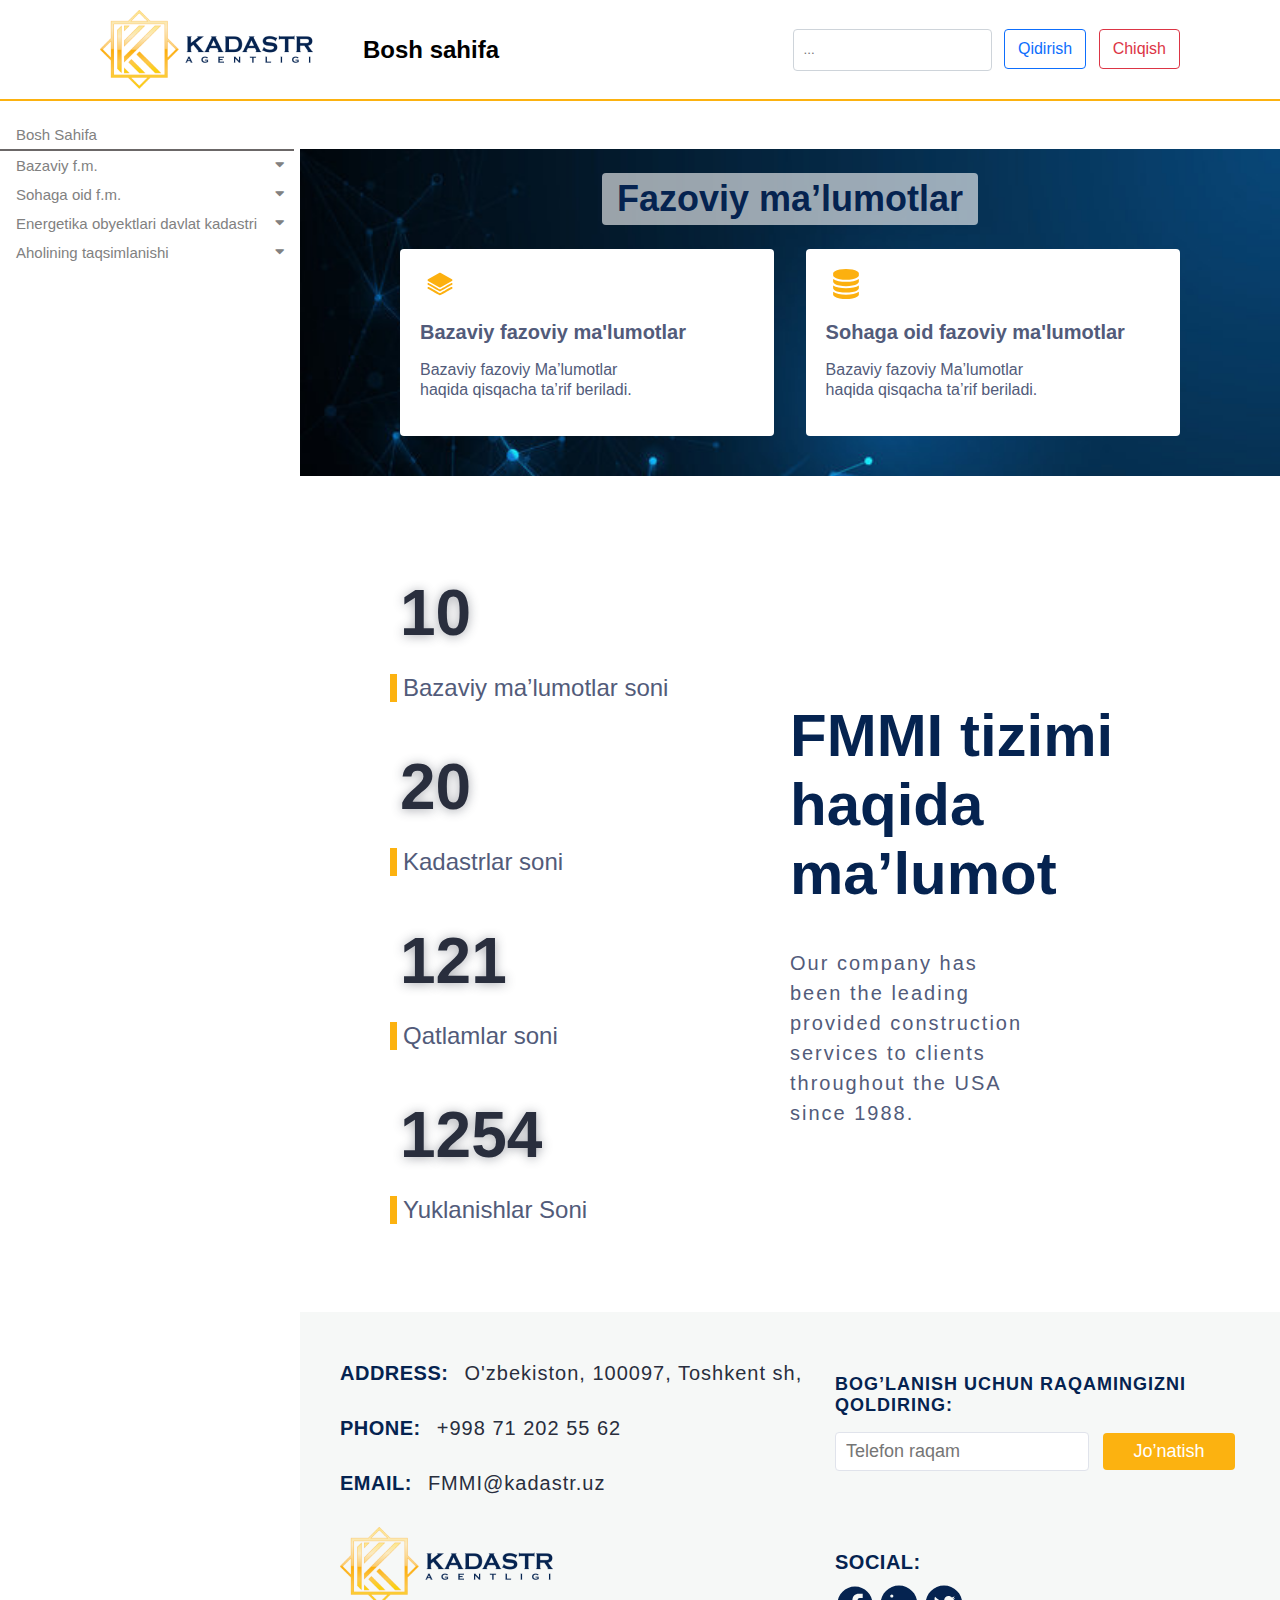
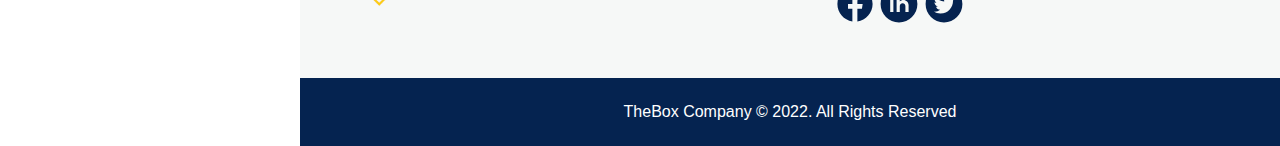
==== commit d9c80272: "responsive" ====
--- a/index.html
+++ b/index.html
@@ -5,6 +5,7 @@
     <meta name="viewport" content="width=device-width, initial-scale=1.0" />
     <title>Kadastr Agent</title>
     <link rel="stylesheet" href="style.css" />
+    <link rel="stylesheet" href="style.scss" />
     <link
       rel="stylesheet"
       href="https://cdnjs.cloudflare.com/ajax/libs/font-awesome/5.15.1/css/all.min.css"
@@ -77,6 +78,45 @@
       </div>
   
     </div>
+    <div class="nav">
+      <input type="checkbox" id="nav-check">
+      <div class="logo">
+        <a href="#">
+
+        <img src="./assets/logo.png" alt="" />
+      </a>
+        <h1>Bosh sahifa</h1>
+      </div>
+      <div class="nav-header">
+      </div>
+      <div class="nav-btn">
+        <label for="nav-check">
+          <span></span>
+          <span></span>
+          <span></span>
+        </label>
+      </div>
+      
+      <div class="nav-links">
+        <a href="./other_pages/basic_spatial_data.html">Bazaviy fazoviy ma’lumotlar
+        </a>
+        <a href="./other_pages/stateBorder.html">O’zbekiston Respublikasi Davlat chegarasi
+        </a>
+        <a href="./other_pages/lowGas.html">Past bosimli gaz quvurlari
+        </a>
+        <a href="./other_pages/versionBelongLayer.html">Qatlamga tegishli bo’lgan versiyalar ro’yxati
+        </a>
+        <a href="./other_pages/spatial_information_about_field.html">Sohaga oid fazoviy ma’lumotlar
+        </a>
+        <a href="./other_pages/unifiedSystem.html">Davlat kadastrlari yagona tizimi
+        </a>
+        <a href="./other_pages/cadastre_of_transport.html">Transport quvurlari davlat kadastri
+        </a>
+        <a href="./other_pages/lowGas_field.html">Past bosimli gaz quvurlari</a>
+        <a href="./other_pages/versionBelongLayer2.html">Past bosimli gaz quvurlari Arxiv</a>
+      </div>
+    </div>
+  
     <div class="header">
       <div class="logo">
         <img src="./assets/logo.png" alt="" />
@@ -163,7 +203,6 @@
             <h1>Address:</h1>
             <p>
               O'zbekiston, 100097, Toshkent sh, <br />
-              Chilonzor-S, Cho'ponota ko'chasi 6 V uy
             </p>
           </div>
           <div>
--- a/style.css
+++ b/style.css
@@ -179,7 +179,7 @@
 }
 
 .main_footer {
-  padding: 50px 100px 40px;
+  padding: 50px 40px 40px;
   background-color: #f6f8f7;
   display: flex;
   justify-content: space-between;
@@ -212,7 +212,7 @@
   display: flex;
   flex-direction: column;
   /* justify-content: space-between; */
-  width: 40%;
+  width: 45%;
 }
 .main_footer_block2 h1 {
   color: #052350;
@@ -264,7 +264,6 @@
   background-color: #052350;
   padding: 25px 100px;
   text-align: center;
-
 }
 
 .my_footer h1 {
@@ -495,6 +494,7 @@
   display: flex;
   flex-wrap: wrap;
   justify-content: space-between;
+  padding: 0 1rem;
 }
 .unifiedSystem_block_box {
   width: 48%;
@@ -530,9 +530,9 @@
   line-height: 24px;
 }
 
-.active .fa.fa-caret-down{
+.active .fa.fa-caret-down {
   transform: rotate(180deg);
-  padding-right:0 ;
+  padding-right: 0;
   padding-left: 8px;
 }
 
@@ -615,24 +615,348 @@
   color: #1583f1;
 }
 
-@media screen and (max-width: 1000px) {
-  .header {
-    padding: 10px 30px;
-  }
-}
-
 @media screen and (max-width: 850px) {
   .logo h1 {
     display: none;
   }
 }
 
+
+
+.nav {
+  display: none;
+}
+
+@media screen and (max-width: 1270px) {
+  .lowGas_header h1{
+    font-size: 20px;
+  }
+  .lowGas{
+    padding: 30px 50px;
+  }
+  .state_border{
+    padding: 1rem 50px;
+  }
+  .state_border__title {
+    font-size: 20px;
+    margin-bottom: 2rem;
+  }
+  .state_border_block__box p{
+    font-size: 14px;
+    margin-top: 8px;
+  }
+  .state_border_block__box h1{
+    text-align: center;
+    font-size: 16px;
+  }
+  .unifiedSystem_block_box h3,
+  .unifiedSystem_block_box h2{
+    font-size: 14px;
+  }
+  .unifiedSystem_block_box h1{
+    font-size: 16px;
+  }
+  .main_block2 h1 {
+    font-size: 40px;
+    width: 100%;
+    text-align: right;
+  }
+  .main {
+    padding: 60px 60px 20px;
+  }
+  .main_block2 p {
+    width: 100%;
+    text-align: right;
+  }
+  .img_block_box_b{
+    width: calc(100% - 50px);
+
+  }
+  .img_block h2{
+    font-size: 18px;
+  }
+  .img_block p{
+    width: 100%;
+  }
+  .main_footer{
+padding: 50px 20px 40px;
+  }
+  .main_footer_block1 div h1,
+  .main_footer_block2 button,
+  .main_footer_block2 input,
+  .main_footer_block1 div p,
+  .main_footer_block2 h1{
+    font-size: 14px;
+  }
+  .main_footer_block2 button{
+    padding: 8px 15px;
+  }
+  .main_footer_block2 input{
+    padding: 8px 5px;
+  }
+}
+
+@media screen and (max-width: 1000px) {
+  .main {
+    padding: 80px 80px 20px;
+  }
+  .img_block_box_b {
+    width: calc(100% - 100px);
+  }
+  .img_block h2 {
+    font-size: 17px;
+  }
+  .img_block p {
+    font-size: 14px;
+    margin-top: 5px;
+    width: 100%;
+  }
+  .header {
+    padding: 10px 30px;
+  }
+
+  .sidenav {
+    display: none;
+  }
+
+  .nav {
+    height: auto;
+    width: 100%;
+    background-color: #fff;
+    position: relative;
+    display: block;
+    padding: 1rem;
+    box-sizing: border-box;
+  }
+
+  .nav > .nav-header {
+    display: inline;
+  }
+
+  .nav > .nav-header > .nav-title {
+    display: inline-block;
+    font-size: 22px;
+    color: #fff;
+    padding: 10px 10px 10px 10px;
+  }
+
+  .nav > .nav-links {
+    display: inline;
+    float: right;
+    font-size: 18px;
+  }
+
+  .nav > .nav-links > a {
+    display: inline-block;
+    padding: 13px 10px 13px 10px;
+    text-decoration: none;
+    color: #052350;
+    box-sizing: border-box;
+  }
+
+  .nav > .nav-links > a:hover {
+    background-color: rgba(0, 0, 0, 0.3);
+  }
+
+  .nav > .nav-btn {
+    display: inline-block;
+    position: absolute;
+    right: 0px;
+    top: 0px;
+  }
+  .nav > .nav-btn > label {
+    cursor: pointer;
+    display: inline-block;
+    width: 50px;
+
+    height: auto;
+    padding: 2rem 10px 0;
+    box-sizing: border-box;
+  }
+
+  .nav > .nav-btn > label > span {
+    display: block;
+    width: 25px;
+    height: 7px;
+    border-top: 3px solid #052350;
+  }
+  .nav > .nav-links {
+    margin-top: 2rem;
+    position: absolute;
+    display: block;
+    width: 100%;
+    background-color: #fff;
+    height: 0px;
+    transition: all 0.3s ease-in;
+    overflow-y: hidden;
+    top: 50px;
+    left: 0px;
+  }
+  .nav > .nav-links > a {
+    display: block;
+    width: 100%;
+    text-align: center;
+  }
+  .nav > #nav-check:not(:checked) ~ .nav-links {
+    height: 0px;
+  }
+  .nav > #nav-check:checked ~ .nav-links {
+    height: calc(100vh - 50px);
+    overflow-y: auto;
+  }
+  #nav-check {
+    display: none;
+  }
+
+  /* -------main section */
+  .body {
+    margin: 0;
+  }
+  .header {
+    display: none;
+  }
+  .logo img {
+    width: 150px;
+  }
+  .logo h1 {
+    display: none;
+  }
+  .img_block {
+    margin-top: 0;
+  }
+  .main_footer{
+    padding: 50px 20px 40px;
+    ;
+  }
+  .main_footer_block2 h1{
+    font-size: 16px;
+  }
+  .main_footer_block1 div p{
+    font-size: 14px;
+  }
+  .main_footer_block1 div h1{
+    font-size: 14px;
+  }
+  .main_footer_block2{
+    width: 47%;
+  }
+  .main_footer_block1{
+width: 47%;
+  }
+  .main_footer_block2 button{
+    font-size: 14px;
+    padding: 8px 20px;
+  }
+  .main_footer_block2 input{
+    font-size: 12px;
+    padding: 8px 4px;
+  }
+}
+
+
+@media screen and (max-width:760px) {
+  .unifiedSystem_block_box h3, .unifiedSystem_block_box h2{
+    font-size: 12px;
+  }
+  .unifiedSystem_block_box{
+    width: 49%;
+  }
+  .unifiedSystem_block_box h1{
+    font-size: 14px;
+  }
+}
+
+@media screen and (max-width: 670px) {
+  .state_border__title {
+font-size: 18px;
+  }
+  .state_border{
+    padding: 1rem 30px;
+  }
+  .state_border_block__box{
+    width: 48%;
+  }
+  .unifiedSystem_block_box{
+    width: 80%;
+  }
+  .img_block_box_b {
+    flex-direction: column;
+  }
+  .img_block_box {
+    width: 80%;
+    margin-bottom: 1rem;
+    margin: 0 auto 1rem;
+  }
+  .img_block h1 {
+    font-size: 20px;
+    margin-top: 2rem;
+  }
+  .main {
+    flex-direction: column-reverse;
+    padding: 40px 30px 20px;
+  }
+  .main_block1{
+    width: 70%;
+  }
+  .main_block2 {
+    width: 100%;
+  }
+  .main_block2 p,
+  .main_block2 h1 {
+    text-align: center;
+  }
+  .main_block2 h1{
+    font-size: 30px;
+  }
+  .main_block2 p{
+    font-size: 16px;
+    line-height: 24px;
+  }
+  .main_footer_block1{
+    display: none;
+  }
+  .main_footer{
+    justify-content: center;
+
+  }
+  .main_footer_block2{
+    width: 80%;
+  }
+  .main_footer_block2 h2{
+    margin-top: 2rem;
+  }
+  .unifiedSystem_block{
+    justify-content: center;
+    margin-top: .5px;
+  }
+  .lowGas_title, .basic_spatial_data__title{
+    font-size: 25px;
+  }
+}
 @media screen and (max-width: 660px) {
   .btn_group input,
   .btn_group_1 {
     display: none;
   }
-  .logo img{
+  .logo img {
     width: 100px;
   }
-}
+  .lowGas{
+    padding: 1rem 20px;
+  }
+  .lowGas_header h1{
+    font-size: 16px;
+  }
+}
+
+@media screen and (max-width:460px) {
+  .state_border_block__box{
+    width: 80%;
+  }
+  .state_border_block{
+    justify-content: center;
+  }
+  .lowGas_header h1{
+    display: none;
+  }
+}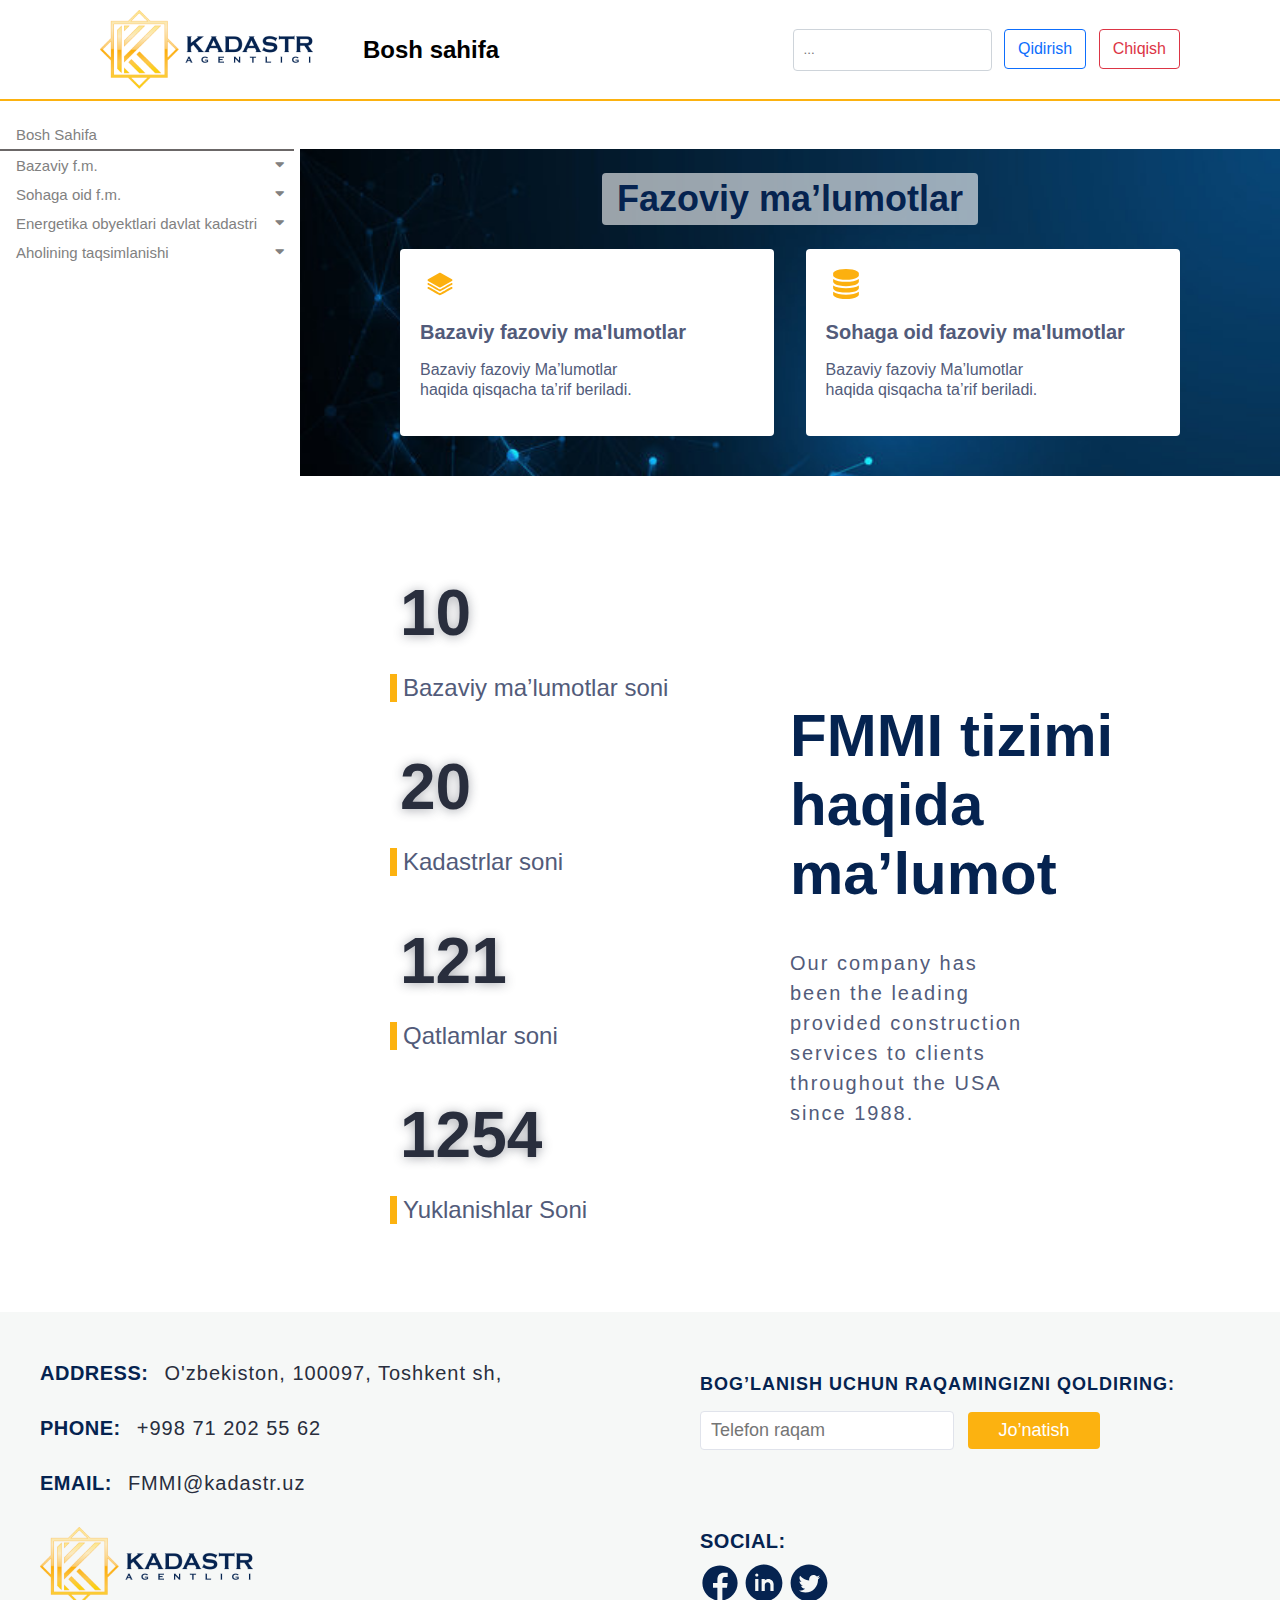
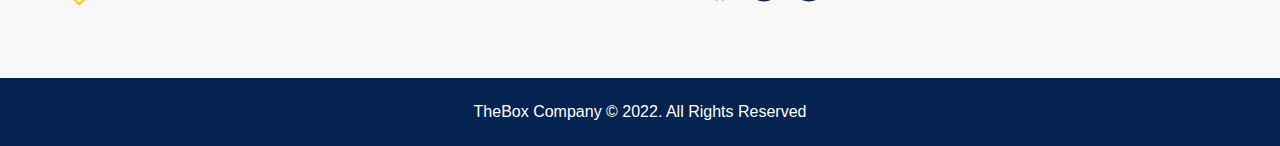
==== commit afa765d4: "changing all the footers style" ====
--- a/index.html
+++ b/index.html
@@ -197,83 +197,83 @@
         </div>
       </div>
 
-      <div class="main_footer">
-        <div class="main_footer_block1">
-          <div>
-            <h1>Address:</h1>
-            <p>
-              O'zbekiston, 100097, Toshkent sh, <br />
-            </p>
-          </div>
-          <div>
-            <h1>Phone:</h1>
-            <p>+998 71 202 55 62</p>
-          </div>
-          <div>
-            <h1>Email:</h1>
-            <p>FMMI@kadastr.uz</p>
-          </div>
-          <div>
-            <img src="./assets/logo.png" alt="" />
-          </div>
-        </div>
-        <div class="main_footer_block2">
-          <div>
-            <h1>Bog’lanish uchun Raqamingizni qoldiring:</h1>
-            <div>
-              <input type="tel" placeholder="Telefon raqam" />
-              <button>Jo’natish</button>
-            </div>
-          </div>
-
-          <div>
-            <h2>Social:</h2>
-            <div>
-              <svg
-                xmlns="http://www.w3.org/2000/svg"
-                x="0px"
-                y="0px"
-                width="100"
-                height="100"
-                viewBox="0 0 50 50"
-              >
-                <path
-                  d="M25,3C12.85,3,3,12.85,3,25c0,11.03,8.125,20.137,18.712,21.728V30.831h-5.443v-5.783h5.443v-3.848 c0-6.371,3.104-9.168,8.399-9.168c2.536,0,3.877,0.188,4.512,0.274v5.048h-3.612c-2.248,0-3.033,2.131-3.033,4.533v3.161h6.588 l-0.894,5.783h-5.694v15.944C38.716,45.318,47,36.137,47,25C47,12.85,37.15,3,25,3z"
-                ></path>
-              </svg>
-              <svg
-                xmlns="http://www.w3.org/2000/svg"
-                x="0px"
-                y="0px"
-                width="100"
-                height="100"
-                viewBox="0 0 50 50"
-              >
-                <path
-                  d="M25,2C12.318,2,2,12.317,2,25s10.318,23,23,23s23-10.317,23-23S37.682,2,25,2z M18,35h-4V20h4V35z M16,17 c-1.105,0-2-0.895-2-2c0-1.105,0.895-2,2-2s2,0.895,2,2C18,16.105,17.105,17,16,17z M37,35h-4v-5v-2.5c0-1.925-1.575-3.5-3.5-3.5 S26,25.575,26,27.5V35h-4V20h4v1.816C27.168,20.694,28.752,20,30.5,20c3.59,0,6.5,2.91,6.5,6.5V35z"
-                ></path>
-              </svg>
-              <svg
-                xmlns="http://www.w3.org/2000/svg"
-                x="0px"
-                y="0px"
-                width="100"
-                height="100"
-                viewBox="0 0 50 50"
-              >
-                <path
-                  d="M25,2C12.317,2,2,12.317,2,25s10.317,23,23,23s23-10.317,23-23S37.683,2,25,2z M36.237,20.524 c0.01,0.236,0.016,0.476,0.016,0.717C36.253,28.559,30.68,37,20.491,37c-3.128,0-6.041-0.917-8.491-2.489 c0.433,0.052,0.872,0.077,1.321,0.077c2.596,0,4.985-0.884,6.879-2.37c-2.424-0.044-4.468-1.649-5.175-3.847 c0.339,0.065,0.686,0.1,1.044,0.1c0.505,0,0.995-0.067,1.458-0.195c-2.532-0.511-4.441-2.747-4.441-5.432c0-0.024,0-0.047,0-0.07 c0.747,0.415,1.6,0.665,2.509,0.694c-1.488-0.995-2.464-2.689-2.464-4.611c0-1.015,0.272-1.966,0.749-2.786 c2.733,3.351,6.815,5.556,11.418,5.788c-0.095-0.406-0.145-0.828-0.145-1.262c0-3.059,2.48-5.539,5.54-5.539 c1.593,0,3.032,0.672,4.042,1.749c1.261-0.248,2.448-0.709,3.518-1.343c-0.413,1.292-1.292,2.378-2.437,3.064 c1.122-0.136,2.188-0.432,3.183-0.873C38.257,18.766,37.318,19.743,36.237,20.524z"
-                ></path>
-              </svg>
-            </div>
-          </div>
-        </div>
-      </div>
-      <div class="my_footer">
-        <h1>TheBox Company © 2022. All Rights Reserved</h1>
-      </div>
-    </div>
-
+     
+    </div>
+    <div class="main_footer">
+      <div class="main_footer_block1">
+        <div>
+          <h1>Address:</h1>
+          <p>
+            O'zbekiston, 100097, Toshkent sh, <br />
+          </p>
+        </div>
+        <div>
+          <h1>Phone:</h1>
+          <p>+998 71 202 55 62</p>
+        </div>
+        <div>
+          <h1>Email:</h1>
+          <p>FMMI@kadastr.uz</p>
+        </div>
+        <div>
+          <img src="./assets/logo.png" alt="" />
+        </div>
+      </div>
+      <div class="main_footer_block2">
+        <div>
+          <h1>Bog’lanish uchun Raqamingizni qoldiring:</h1>
+          <div>
+            <input type="tel" placeholder="Telefon raqam" />
+            <button>Jo’natish</button>
+          </div>
+        </div>
+
+        <div>
+          <h2>Social:</h2>
+          <div>
+            <svg
+              xmlns="http://www.w3.org/2000/svg"
+              x="0px"
+              y="0px"
+              width="100"
+              height="100"
+              viewBox="0 0 50 50"
+            >
+              <path
+                d="M25,3C12.85,3,3,12.85,3,25c0,11.03,8.125,20.137,18.712,21.728V30.831h-5.443v-5.783h5.443v-3.848 c0-6.371,3.104-9.168,8.399-9.168c2.536,0,3.877,0.188,4.512,0.274v5.048h-3.612c-2.248,0-3.033,2.131-3.033,4.533v3.161h6.588 l-0.894,5.783h-5.694v15.944C38.716,45.318,47,36.137,47,25C47,12.85,37.15,3,25,3z"
+              ></path>
+            </svg>
+            <svg
+              xmlns="http://www.w3.org/2000/svg"
+              x="0px"
+              y="0px"
+              width="100"
+              height="100"
+              viewBox="0 0 50 50"
+            >
+              <path
+                d="M25,2C12.318,2,2,12.317,2,25s10.318,23,23,23s23-10.317,23-23S37.682,2,25,2z M18,35h-4V20h4V35z M16,17 c-1.105,0-2-0.895-2-2c0-1.105,0.895-2,2-2s2,0.895,2,2C18,16.105,17.105,17,16,17z M37,35h-4v-5v-2.5c0-1.925-1.575-3.5-3.5-3.5 S26,25.575,26,27.5V35h-4V20h4v1.816C27.168,20.694,28.752,20,30.5,20c3.59,0,6.5,2.91,6.5,6.5V35z"
+              ></path>
+            </svg>
+            <svg
+              xmlns="http://www.w3.org/2000/svg"
+              x="0px"
+              y="0px"
+              width="100"
+              height="100"
+              viewBox="0 0 50 50"
+            >
+              <path
+                d="M25,2C12.317,2,2,12.317,2,25s10.317,23,23,23s23-10.317,23-23S37.683,2,25,2z M36.237,20.524 c0.01,0.236,0.016,0.476,0.016,0.717C36.253,28.559,30.68,37,20.491,37c-3.128,0-6.041-0.917-8.491-2.489 c0.433,0.052,0.872,0.077,1.321,0.077c2.596,0,4.985-0.884,6.879-2.37c-2.424-0.044-4.468-1.649-5.175-3.847 c0.339,0.065,0.686,0.1,1.044,0.1c0.505,0,0.995-0.067,1.458-0.195c-2.532-0.511-4.441-2.747-4.441-5.432c0-0.024,0-0.047,0-0.07 c0.747,0.415,1.6,0.665,2.509,0.694c-1.488-0.995-2.464-2.689-2.464-4.611c0-1.015,0.272-1.966,0.749-2.786 c2.733,3.351,6.815,5.556,11.418,5.788c-0.095-0.406-0.145-0.828-0.145-1.262c0-3.059,2.48-5.539,5.54-5.539 c1.593,0,3.032,0.672,4.042,1.749c1.261-0.248,2.448-0.709,3.518-1.343c-0.413,1.292-1.292,2.378-2.437,3.064 c1.122-0.136,2.188-0.432,3.183-0.873C38.257,18.766,37.318,19.743,36.237,20.524z"
+              ></path>
+            </svg>
+          </div>
+        </div>
+      </div>
+    </div>
+    <div class="my_footer">
+      <h1>TheBox Company © 2022. All Rights Reserved</h1>
+    </div>
     <script src="script.js"></script>
   </body>
 </html>
--- a/style.css
+++ b/style.css
@@ -183,6 +183,8 @@
   background-color: #f6f8f7;
   display: flex;
   justify-content: space-between;
+  position: relative;
+  z-index: 1000000000000000;
 }
 .main_footer_block1 div {
   display: flex;
@@ -264,6 +266,10 @@
   background-color: #052350;
   padding: 25px 100px;
   text-align: center;
+  position: absolute;
+  right: 0;
+  left: 0;
+  z-index: 1000000000000000;
 }
 
 .my_footer h1 {
@@ -621,39 +627,37 @@
   }
 }
 
-
-
 .nav {
   display: none;
 }
 
 @media screen and (max-width: 1270px) {
-  .lowGas_header h1{
+  .lowGas_header h1 {
     font-size: 20px;
   }
-  .lowGas{
+  .lowGas {
     padding: 30px 50px;
   }
-  .state_border{
+  .state_border {
     padding: 1rem 50px;
   }
   .state_border__title {
     font-size: 20px;
     margin-bottom: 2rem;
   }
-  .state_border_block__box p{
+  .state_border_block__box p {
     font-size: 14px;
     margin-top: 8px;
   }
-  .state_border_block__box h1{
+  .state_border_block__box h1 {
     text-align: center;
     font-size: 16px;
   }
   .unifiedSystem_block_box h3,
-  .unifiedSystem_block_box h2{
+  .unifiedSystem_block_box h2 {
     font-size: 14px;
   }
-  .unifiedSystem_block_box h1{
+  .unifiedSystem_block_box h1 {
     font-size: 16px;
   }
   .main_block2 h1 {
@@ -668,30 +672,29 @@
     width: 100%;
     text-align: right;
   }
-  .img_block_box_b{
+  .img_block_box_b {
     width: calc(100% - 50px);
-
-  }
-  .img_block h2{
+  }
+  .img_block h2 {
     font-size: 18px;
   }
-  .img_block p{
+  .img_block p {
     width: 100%;
   }
-  .main_footer{
-padding: 50px 20px 40px;
+  .main_footer {
+    padding: 50px 20px 40px;
   }
   .main_footer_block1 div h1,
   .main_footer_block2 button,
   .main_footer_block2 input,
   .main_footer_block1 div p,
-  .main_footer_block2 h1{
+  .main_footer_block2 h1 {
     font-size: 14px;
   }
-  .main_footer_block2 button{
+  .main_footer_block2 button {
     padding: 8px 15px;
   }
-  .main_footer_block2 input{
+  .main_footer_block2 input {
     padding: 8px 5px;
   }
 }
@@ -824,59 +827,58 @@
   .img_block {
     margin-top: 0;
   }
-  .main_footer{
+  .main_footer {
     padding: 50px 20px 40px;
-    ;
-  }
-  .main_footer_block2 h1{
+  }
+  .main_footer_block2 h1 {
     font-size: 16px;
   }
-  .main_footer_block1 div p{
+  .main_footer_block1 div p {
     font-size: 14px;
   }
-  .main_footer_block1 div h1{
+  .main_footer_block1 div h1 {
     font-size: 14px;
   }
-  .main_footer_block2{
+  .main_footer_block2 {
     width: 47%;
   }
-  .main_footer_block1{
-width: 47%;
-  }
-  .main_footer_block2 button{
+  .main_footer_block1 {
+    width: 47%;
+  }
+  .main_footer_block2 button {
     font-size: 14px;
     padding: 8px 20px;
   }
-  .main_footer_block2 input{
+  .main_footer_block2 input {
     font-size: 12px;
     padding: 8px 4px;
   }
 }
 
-
-@media screen and (max-width:760px) {
-  .unifiedSystem_block_box h3, .unifiedSystem_block_box h2{
+@media screen and (max-width: 760px) {
+  .unifiedSystem_block_box h3,
+  .unifiedSystem_block_box h2 {
     font-size: 12px;
   }
-  .unifiedSystem_block_box{
+  .unifiedSystem_block_box {
     width: 49%;
   }
-  .unifiedSystem_block_box h1{
+  .unifiedSystem_block_box h1 {
     font-size: 14px;
   }
 }
 
 @media screen and (max-width: 670px) {
   .state_border__title {
-font-size: 18px;
-  }
-  .state_border{
+    font-size: 18px;
+  }
+  .state_border {
     padding: 1rem 30px;
   }
-  .state_border_block__box{
+  .state_border_block__box {
     width: 48%;
   }
-  .unifiedSystem_block_box{
+  .unifiedSystem_block_box {
     width: 80%;
   }
   .img_block_box_b {
@@ -895,7 +897,7 @@
     flex-direction: column-reverse;
     padding: 40px 30px 20px;
   }
-  .main_block1{
+  .main_block1 {
     width: 70%;
   }
   .main_block2 {
@@ -905,31 +907,31 @@
   .main_block2 h1 {
     text-align: center;
   }
-  .main_block2 h1{
+  .main_block2 h1 {
     font-size: 30px;
   }
-  .main_block2 p{
+  .main_block2 p {
     font-size: 16px;
     line-height: 24px;
   }
-  .main_footer_block1{
+  .main_footer_block1 {
     display: none;
   }
-  .main_footer{
+  .main_footer {
     justify-content: center;
-
-  }
-  .main_footer_block2{
+  }
+  .main_footer_block2 {
     width: 80%;
   }
-  .main_footer_block2 h2{
+  .main_footer_block2 h2 {
     margin-top: 2rem;
   }
-  .unifiedSystem_block{
+  .unifiedSystem_block {
     justify-content: center;
-    margin-top: .5px;
-  }
-  .lowGas_title, .basic_spatial_data__title{
+    margin-top: 0.5px;
+  }
+  .lowGas_title,
+  .basic_spatial_data__title {
     font-size: 25px;
   }
 }
@@ -941,22 +943,22 @@
   .logo img {
     width: 100px;
   }
-  .lowGas{
+  .lowGas {
     padding: 1rem 20px;
   }
-  .lowGas_header h1{
+  .lowGas_header h1 {
     font-size: 16px;
   }
 }
 
-@media screen and (max-width:460px) {
-  .state_border_block__box{
+@media screen and (max-width: 460px) {
+  .state_border_block__box {
     width: 80%;
   }
-  .state_border_block{
+  .state_border_block {
     justify-content: center;
   }
-  .lowGas_header h1{
+  .lowGas_header h1 {
     display: none;
   }
-}+}
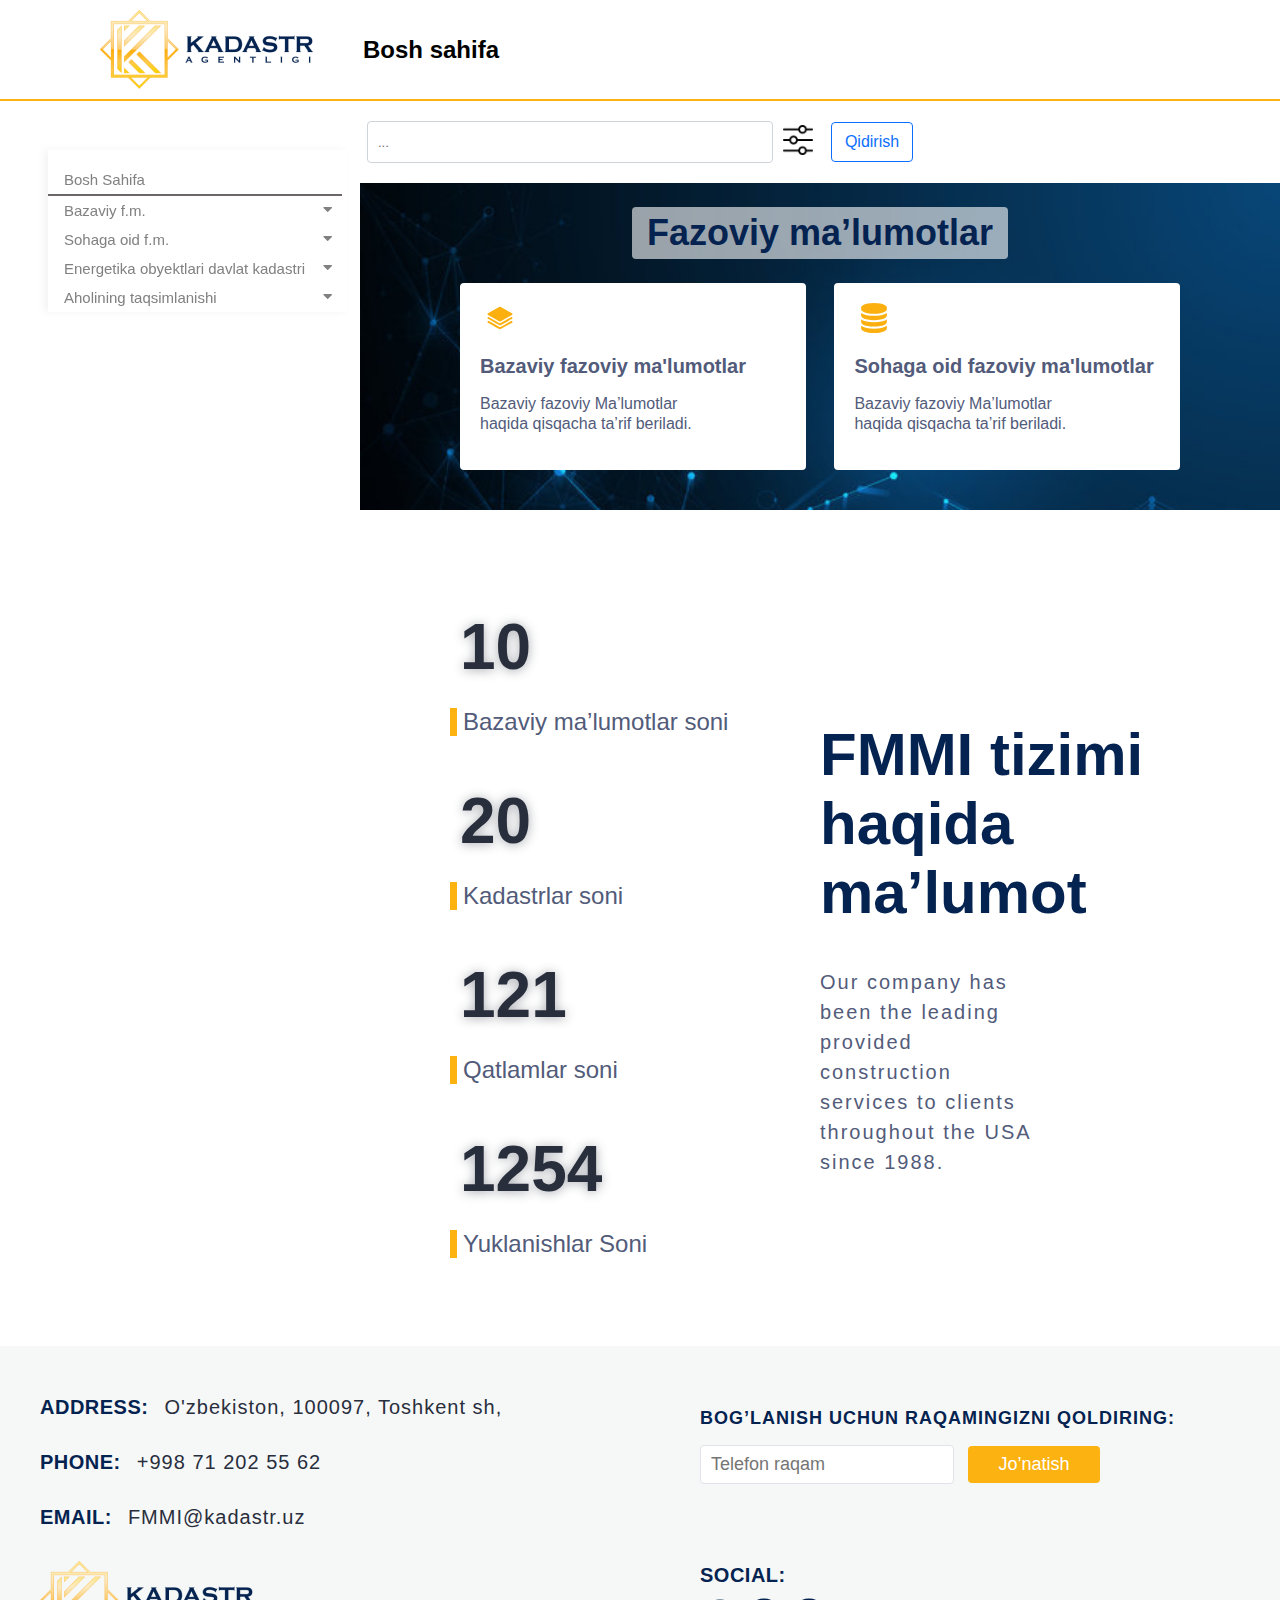
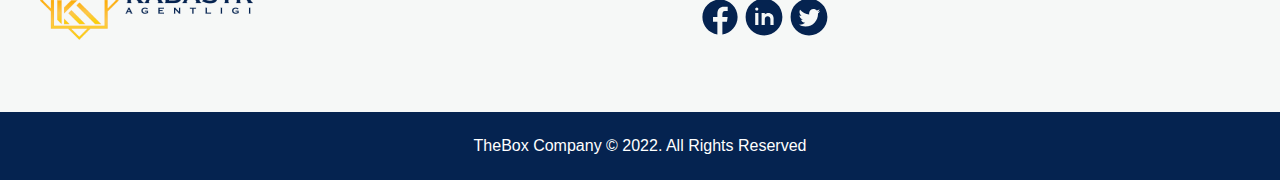
==== commit 0a8af7de: "adding filter icons" ====
--- a/index.html
+++ b/index.html
@@ -122,13 +122,18 @@
         <img src="./assets/logo.png" alt="" />
         <h1>Bosh sahifa</h1>
       </div>
-      <div class="btn_group">
-        <input type="text" placeholder="..." />
-        <button class="btn_group_1">Qidirish</button>
-        <button>Chiqish</button>
-      </div>
+     
+    </div>
+    <div class="btn_group">
+      <input type="text" placeholder="..." />
+      <div>
+        <img src="./assets/filter.png" alt="">
+      </div>
+      <button class="btn_group_1">Qidirish</button>
+      <button>Chiqish</button>
     </div>
     <div class="body">
+  
       <div class="img_block">
         <h1>Fazoviy ma’lumotlar</h1>
         <div class="img_block_box_b">
--- a/style.css
+++ b/style.css
@@ -40,6 +40,8 @@
   outline: none;
   padding: 0 10px;
   height: 40px;
+  width: 30%;
+
 }
 
 .btn_group button {
@@ -63,6 +65,7 @@
 .btn_group button:last-child {
   border: 1px solid #dc3545;
   color: #dc3545;
+  display: none;
 }
 
 .img_block {
@@ -76,7 +79,7 @@
   justify-content: center;
   align-items: center;
   padding-bottom: 40px;
-  margin-top: 3rem;
+  margin-top: 0;
 }
 
 .img_block_box_b {
@@ -280,7 +283,7 @@
 }
 
 .body {
-  margin-left: 300px;
+  margin-left: 360px;
 }
 
 /* ------------------------ */
@@ -334,6 +337,20 @@
   padding-left: 20px;
 }
 
+.btn_group{
+  text-align: center;
+margin: 20px 0;
+display: flex;
+align-items: center;
+justify-content: center;
+}
+
+.btn_group img{
+  width: 30px;
+  margin: 0 10px;
+  cursor: pointer;
+}
+
 /* Dropdown container (hidden by default). Optional: add a lighter background color and some left padding to change the design of the dropdown content */
 .dropdown-container {
   display: none;
@@ -350,7 +367,10 @@
 /* Some media queries for responsiveness */
 .sidenav {
   padding-top: 15px;
-  margin-top: 105px;
+  margin-top: 150px;
+  box-shadow: rgba(0, 0, 0, 0.05) -4px 0px 8px; 
+  height: auto;
+  margin-left: 3rem;
 }
 .sidenav a {
   font-size: 15px;
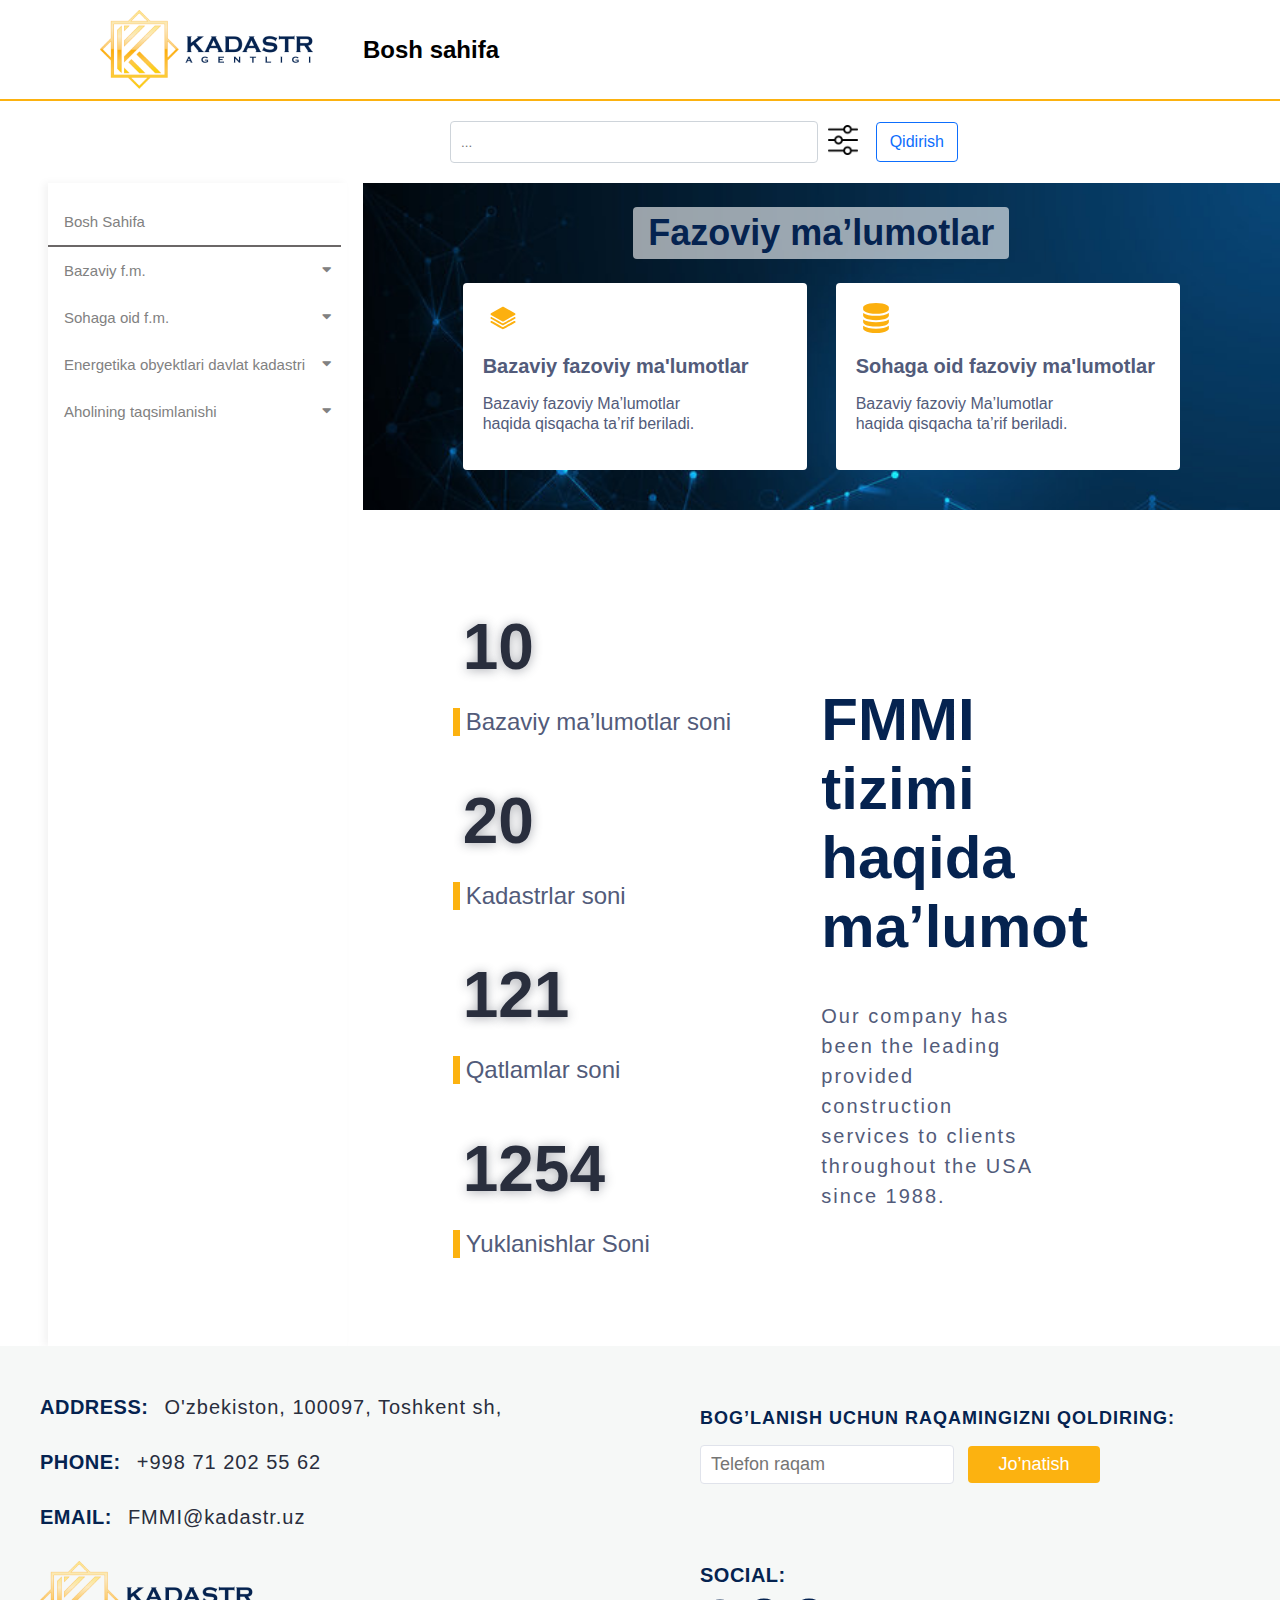
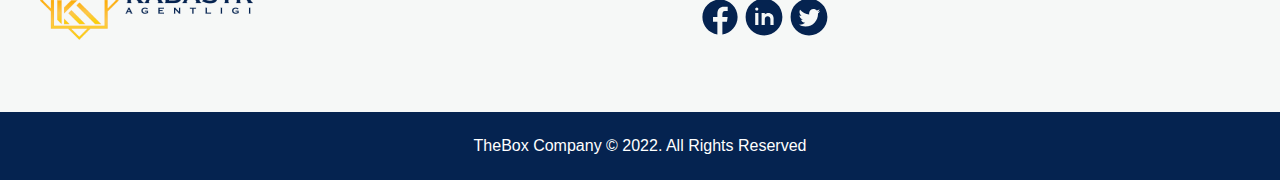
==== commit a6fe94fa: "changing sidebar and deleting sidebar position fixed property" ====
--- a/index.html
+++ b/index.html
@@ -16,68 +16,7 @@
     ></script>
   </head>
   <body>
-    <div class="sidenav" id="dynamic">
-      <a href="#"  style="border-bottom: 2px solid #332d2db9">Bosh Sahifa</a>
-      <button class="dropdown-btn">
-        Bazaviy f.m.
-        <i class="fa fa-caret-down"></i>
-      </button>
-  
-        <div class="dropdown-container">
-          <a href="./other_pages/basic_spatial_data.html" >Ma'lumotlar</a>
-          <a href="./other_pages/stateBorder.html">Mintaqa chegaralari</a>
-
-          <a href="./other_pages/lowGas.html">Past bosimli gaz quvurlari </a>
-          <a href="./other_pages/versionBelongLayer.html">Arxiv </a>
-        </div>
-     
-
-      <button class="dropdown-btn">
-        Sohaga oid f.m.
-        <i class="fa fa-caret-down"></i>
-      </button>
- 
-      <div class="dropdown-container">
-        <a href="./other_pages/spatial_information_about_field.html" >Ma'lumot</a>
-        <a href="./other_pages/unifiedSystem.html">Davlat kadastrlari yagona tizimi
-        </a>
-        <a href="./other_pages/cadastre_of_transport.html"> Transport quvurlari davlat kadastri</a>
-        <a href="./other_pages/lowGas_field.html" > Past bosimli gaz quvurlari
-        <a href="./other_pages/versionBelongLayer2.html"  > Past bosimli gaz quvurlari Arxiv
-        </a>
-      </div>
-
-
-      <button class="dropdown-btn">
-        Energetika obyektlari davlat kadastri
-        <i class="fa fa-caret-down"></i>
-      </button>
-  
-        <div class="dropdown-container">
-          <a href="#" >Ma'lumotlar</a>
-          <a href="#">Mintaqa chegaralari</a>
-
-          <a href="#">Past bosimli gaz quvurlari </a>
-          <a href="#">Arxiv </a>
-        </div>
-     
-
-      <button class="dropdown-btn">
-        Aholining taqsimlanishi
-        <i class="fa fa-caret-down"></i>
-      </button>
- 
-      <div class="dropdown-container">
-        <a href="#" >Ma'lumot</a>
-        <a href="#">Davlat kadastrlari yagona tizimi
-        </a>
-        <a href="#"> Transport quvurlari davlat kadastri</a>
-        <a href="#" > Past bosimli gaz quvurlari
-        <a href="#"  > Past bosimli gaz quvurlari Arxiv
-        </a>
-      </div>
-  
-    </div>
+  
     <div class="nav">
       <input type="checkbox" id="nav-check">
       <div class="logo">
@@ -132,78 +71,143 @@
       <button class="btn_group_1">Qidirish</button>
       <button>Chiqish</button>
     </div>
-    <div class="body">
-  
-      <div class="img_block">
-        <h1>Fazoviy ma’lumotlar</h1>
-        <div class="img_block_box_b">
-          <a href="other_pages/basic_spatial_data.html" class="img_block_box">
-            <svg
-              clip-rule="evenodd"
-              fill-rule="evenodd"
-              stroke-linejoin="round"
-              stroke-miterlimit="2"
-              viewBox="0 0 24 24"
-              xmlns="http://www.w3.org/2000/svg"
-            >
-              <path
-                d="m2.394 15.759s7.554 4.246 9.09 5.109c.165.093.333.132.492.132.178 0 .344-.049.484-.127 1.546-.863 9.155-5.113 9.155-5.113.246-.138.385-.393.385-.656 0-.566-.614-.934-1.116-.654 0 0-7.052 3.958-8.539 4.77-.211.115-.444.161-.722.006-1.649-.928-8.494-4.775-8.494-4.775-.502-.282-1.117.085-1.117.653 0 .262.137.517.382.655zm0-3.113s7.554 4.246 9.09 5.109c.165.093.333.132.492.132.178 0 .344-.049.484-.127 1.546-.863 9.155-5.113 9.155-5.113.246-.138.385-.393.385-.656 0-.566-.614-.934-1.116-.654 0 0-7.052 3.958-8.539 4.77-.211.115-.444.161-.722.006-1.649-.928-8.494-4.775-8.494-4.775-.502-.282-1.117.085-1.117.653 0 .262.137.517.382.655zm10.271-9.455c-.246-.128-.471-.191-.692-.191-.223 0-.443.065-.675.191l-8.884 5.005c-.276.183-.414.444-.414.698 0 .256.139.505.414.664l8.884 5.006c.221.133.447.203.678.203.223 0 .452-.065.689-.203l8.884-5.006c.295-.166.451-.421.451-.68 0-.25-.145-.503-.451-.682z"
-                fill-rule="nonzero"
-              />
-            </svg>
-            <h2>Bazaviy fazoviy ma'lumotlar</h2>
-            <p>Bazaviy fazoviy Ma’lumotlar haqida qisqacha ta’rif beriladi.</p>
-          </a>
-          <a
-            href="other_pages/spatial_information_about_field.html"
-            class="img_block_box"
-          >
-            <?xml version="1.0" ?><svg
-              height="1792"
-              viewBox="0 0 1792 1792"
-              width="1792"
-              xmlns="http://www.w3.org/2000/svg"
-            >
-              <path
-                d="M896 768q237 0 443-43t325-127v170q0 69-103 128t-280 93.5-385 34.5-385-34.5-280-93.5-103-128v-170q119 84 325 127t443 43zm0 768q237 0 443-43t325-127v170q0 69-103 128t-280 93.5-385 34.5-385-34.5-280-93.5-103-128v-170q119 84 325 127t443 43zm0-384q237 0 443-43t325-127v170q0 69-103 128t-280 93.5-385 34.5-385-34.5-280-93.5-103-128v-170q119 84 325 127t443 43zm0-1152q208 0 385 34.5t280 93.5 103 128v128q0 69-103 128t-280 93.5-385 34.5-385-34.5-280-93.5-103-128v-128q0-69 103-128t280-93.5 385-34.5z"
-              />
-            </svg>
-            <h2>Sohaga oid fazoviy ma'lumotlar</h2>
-            <p>Bazaviy fazoviy Ma’lumotlar haqida qisqacha ta’rif beriladi.</p>
-          </a>
-        </div>
-      </div>
-
-      <div class="main">
-        <div class="main_block1">
-          <div>
-            <h1>10</h1>
-            <p>Bazaviy ma’lumotlar soni</p>
-          </div>
-          <div>
-            <h1>20</h1>
-            <p>Kadastrlar soni</p>
-          </div>
-          <div>
-            <h1>121</h1>
-            <p>Qatlamlar soni</p>
-          </div>
-          <div>
-            <h1>1254</h1>
-            <p>Yuklanishlar Soni</p>
-          </div>
-        </div>
-        <div class="main_block2">
-          <h1>FMMI tizimi haqida ma’lumot</h1>
-          <p>
-            Our company has been the leading provided construction services to
-            clients throughout the USA since 1988.
-          </p>
-        </div>
-      </div>
-
-     
-    </div>
+    <div class="sidenav_body">
+      <div class="sidenav" id="dynamic">
+        <a href="#"  style="border-bottom: 2px solid #332d2db9">Bosh Sahifa</a>
+        <button class="dropdown-btn">
+          Bazaviy f.m.
+          <i class="fa fa-caret-down"></i>
+        </button>
+    
+          <div class="dropdown-container">
+            <a href="./other_pages/basic_spatial_data.html" >Ma'lumotlar</a>
+            <a href="./other_pages/stateBorder.html">Mintaqa chegaralari</a>
+  
+            <a href="./other_pages/lowGas.html">Past bosimli gaz quvurlari </a>
+            <a href="./other_pages/versionBelongLayer.html">Arxiv </a>
+          </div>
+       
+  
+        <button class="dropdown-btn">
+          Sohaga oid f.m.
+          <i class="fa fa-caret-down"></i>
+        </button>
+   
+        <div class="dropdown-container">
+          <a href="./other_pages/spatial_information_about_field.html" >Ma'lumot</a>
+          <a href="./other_pages/unifiedSystem.html">Davlat kadastrlari yagona tizimi
+          </a>
+          <a href="./other_pages/cadastre_of_transport.html"> Transport quvurlari davlat kadastri</a>
+          <a href="./other_pages/lowGas_field.html" > Past bosimli gaz quvurlari
+          <a href="./other_pages/versionBelongLayer2.html"  > Past bosimli gaz quvurlari Arxiv
+          </a>
+        </div>
+  
+  
+        <button class="dropdown-btn">
+          Energetika obyektlari davlat kadastri
+          <i class="fa fa-caret-down"></i>
+        </button>
+    
+          <div class="dropdown-container">
+            <a href="#" >Ma'lumotlar</a>
+            <a href="#">Mintaqa chegaralari</a>
+  
+            <a href="#">Past bosimli gaz quvurlari </a>
+            <a href="#">Arxiv </a>
+          </div>
+       
+  
+        <button class="dropdown-btn">
+          Aholining taqsimlanishi
+          <i class="fa fa-caret-down"></i>
+        </button>
+   
+        <div class="dropdown-container">
+          <a href="#" >Ma'lumot</a>
+          <a href="#">Davlat kadastrlari yagona tizimi
+          </a>
+          <a href="#"> Transport quvurlari davlat kadastri</a>
+          <a href="#" > Past bosimli gaz quvurlari
+          <a href="#"  > Past bosimli gaz quvurlari Arxiv
+          </a>
+        </div>
+    
+      </div>
+      <div class="body">
+  
+        <div class="img_block">
+          <h1>Fazoviy ma’lumotlar</h1>
+          <div class="img_block_box_b">
+            <a href="other_pages/basic_spatial_data.html" class="img_block_box">
+              <svg
+                clip-rule="evenodd"
+                fill-rule="evenodd"
+                stroke-linejoin="round"
+                stroke-miterlimit="2"
+                viewBox="0 0 24 24"
+                xmlns="http://www.w3.org/2000/svg"
+              >
+                <path
+                  d="m2.394 15.759s7.554 4.246 9.09 5.109c.165.093.333.132.492.132.178 0 .344-.049.484-.127 1.546-.863 9.155-5.113 9.155-5.113.246-.138.385-.393.385-.656 0-.566-.614-.934-1.116-.654 0 0-7.052 3.958-8.539 4.77-.211.115-.444.161-.722.006-1.649-.928-8.494-4.775-8.494-4.775-.502-.282-1.117.085-1.117.653 0 .262.137.517.382.655zm0-3.113s7.554 4.246 9.09 5.109c.165.093.333.132.492.132.178 0 .344-.049.484-.127 1.546-.863 9.155-5.113 9.155-5.113.246-.138.385-.393.385-.656 0-.566-.614-.934-1.116-.654 0 0-7.052 3.958-8.539 4.77-.211.115-.444.161-.722.006-1.649-.928-8.494-4.775-8.494-4.775-.502-.282-1.117.085-1.117.653 0 .262.137.517.382.655zm10.271-9.455c-.246-.128-.471-.191-.692-.191-.223 0-.443.065-.675.191l-8.884 5.005c-.276.183-.414.444-.414.698 0 .256.139.505.414.664l8.884 5.006c.221.133.447.203.678.203.223 0 .452-.065.689-.203l8.884-5.006c.295-.166.451-.421.451-.68 0-.25-.145-.503-.451-.682z"
+                  fill-rule="nonzero"
+                />
+              </svg>
+              <h2>Bazaviy fazoviy ma'lumotlar</h2>
+              <p>Bazaviy fazoviy Ma’lumotlar haqida qisqacha ta’rif beriladi.</p>
+            </a>
+            <a
+              href="other_pages/spatial_information_about_field.html"
+              class="img_block_box"
+            >
+              <?xml version="1.0" ?><svg
+                height="1792"
+                viewBox="0 0 1792 1792"
+                width="1792"
+                xmlns="http://www.w3.org/2000/svg"
+              >
+                <path
+                  d="M896 768q237 0 443-43t325-127v170q0 69-103 128t-280 93.5-385 34.5-385-34.5-280-93.5-103-128v-170q119 84 325 127t443 43zm0 768q237 0 443-43t325-127v170q0 69-103 128t-280 93.5-385 34.5-385-34.5-280-93.5-103-128v-170q119 84 325 127t443 43zm0-384q237 0 443-43t325-127v170q0 69-103 128t-280 93.5-385 34.5-385-34.5-280-93.5-103-128v-170q119 84 325 127t443 43zm0-1152q208 0 385 34.5t280 93.5 103 128v128q0 69-103 128t-280 93.5-385 34.5-385-34.5-280-93.5-103-128v-128q0-69 103-128t280-93.5 385-34.5z"
+                />
+              </svg>
+              <h2>Sohaga oid fazoviy ma'lumotlar</h2>
+              <p>Bazaviy fazoviy Ma’lumotlar haqida qisqacha ta’rif beriladi.</p>
+            </a>
+          </div>
+        </div>
+  
+        <div class="main">
+          <div class="main_block1">
+            <div>
+              <h1>10</h1>
+              <p>Bazaviy ma’lumotlar soni</p>
+            </div>
+            <div>
+              <h1>20</h1>
+              <p>Kadastrlar soni</p>
+            </div>
+            <div>
+              <h1>121</h1>
+              <p>Qatlamlar soni</p>
+            </div>
+            <div>
+              <h1>1254</h1>
+              <p>Yuklanishlar Soni</p>
+            </div>
+          </div>
+          <div class="main_block2">
+            <h1>FMMI tizimi haqida ma’lumot</h1>
+            <p>
+              Our company has been the leading provided construction services to
+              clients throughout the USA since 1988.
+            </p>
+          </div>
+        </div>
+  
+       
+      </div>
+    </div>
+  
     <div class="main_footer">
       <div class="main_footer_block1">
         <div>
--- a/style.css
+++ b/style.css
@@ -41,7 +41,6 @@
   padding: 0 10px;
   height: 40px;
   width: 30%;
-
 }
 
 .btn_group button {
@@ -281,21 +280,20 @@
   font-size: 16px;
   font-weight: 400;
 }
-
+/* 
 .body {
   margin-left: 360px;
+} */
+
+.sidenav_body{
+  display: flex;
 }
 
 /* ------------------------ */
 
 /* Fixed sidenav, full height */
 .sidenav {
-  height: 100%;
   width: 300px;
-  position: fixed;
-  z-index: 1;
-  top: 0;
-  left: 0;
   background-color: #fff;
   overflow-x: hidden;
   padding-top: 20px;
@@ -304,7 +302,7 @@
 /* Style the sidenav links and the dropdown button */
 .sidenav a,
 .dropdown-btn {
-  padding: 6px 8px 6px 16px;
+  padding: 15px 8px 15px 16px;
   text-decoration: none;
   font-size: 15px;
   color: #818181;
@@ -337,15 +335,14 @@
   padding-left: 20px;
 }
 
-.btn_group{
-  text-align: center;
-margin: 20px 0;
-display: flex;
-align-items: center;
-justify-content: center;
-}
-
-.btn_group img{
+.btn_group {
+  margin: 20px 0 20px 8rem;
+  display: flex;
+  align-items: center;
+  justify-content: center;
+}
+
+.btn_group img {
   width: 30px;
   margin: 0 10px;
   cursor: pointer;
@@ -367,14 +364,20 @@
 /* Some media queries for responsiveness */
 .sidenav {
   padding-top: 15px;
-  margin-top: 150px;
-  box-shadow: rgba(0, 0, 0, 0.05) -4px 0px 8px; 
+  /* margin-top: 150px; */
+  box-shadow: rgba(0, 0, 0, 0.05) -4px 0px 8px;
   height: auto;
   margin-left: 3rem;
+  margin-right: 1rem;
+
 }
 .sidenav a {
   font-size: 15px;
   width: 90%;
+}
+
+.body{
+  width: 72%;
 }
 
 /* ----------------basic_spatial_data---------------- */
@@ -720,6 +723,13 @@
 }
 
 @media screen and (max-width: 1000px) {
+  .btn_group input{
+width: 70%;
+
+  }
+  .btn_group{
+    margin: 20px 0;
+  }
   .main {
     padding: 80px 80px 20px;
   }
@@ -804,7 +814,7 @@
     border-top: 3px solid #052350;
   }
   .nav > .nav-links {
-    margin-top: 2rem;
+    margin-top: 1rem;
     position: absolute;
     display: block;
     width: 100%;
@@ -834,6 +844,7 @@
   /* -------main section */
   .body {
     margin: 0;
+    width: 100%;
   }
   .header {
     display: none;
@@ -956,6 +967,7 @@
   }
 }
 @media screen and (max-width: 660px) {
+  .btn_group,
   .btn_group input,
   .btn_group_1 {
     display: none;
